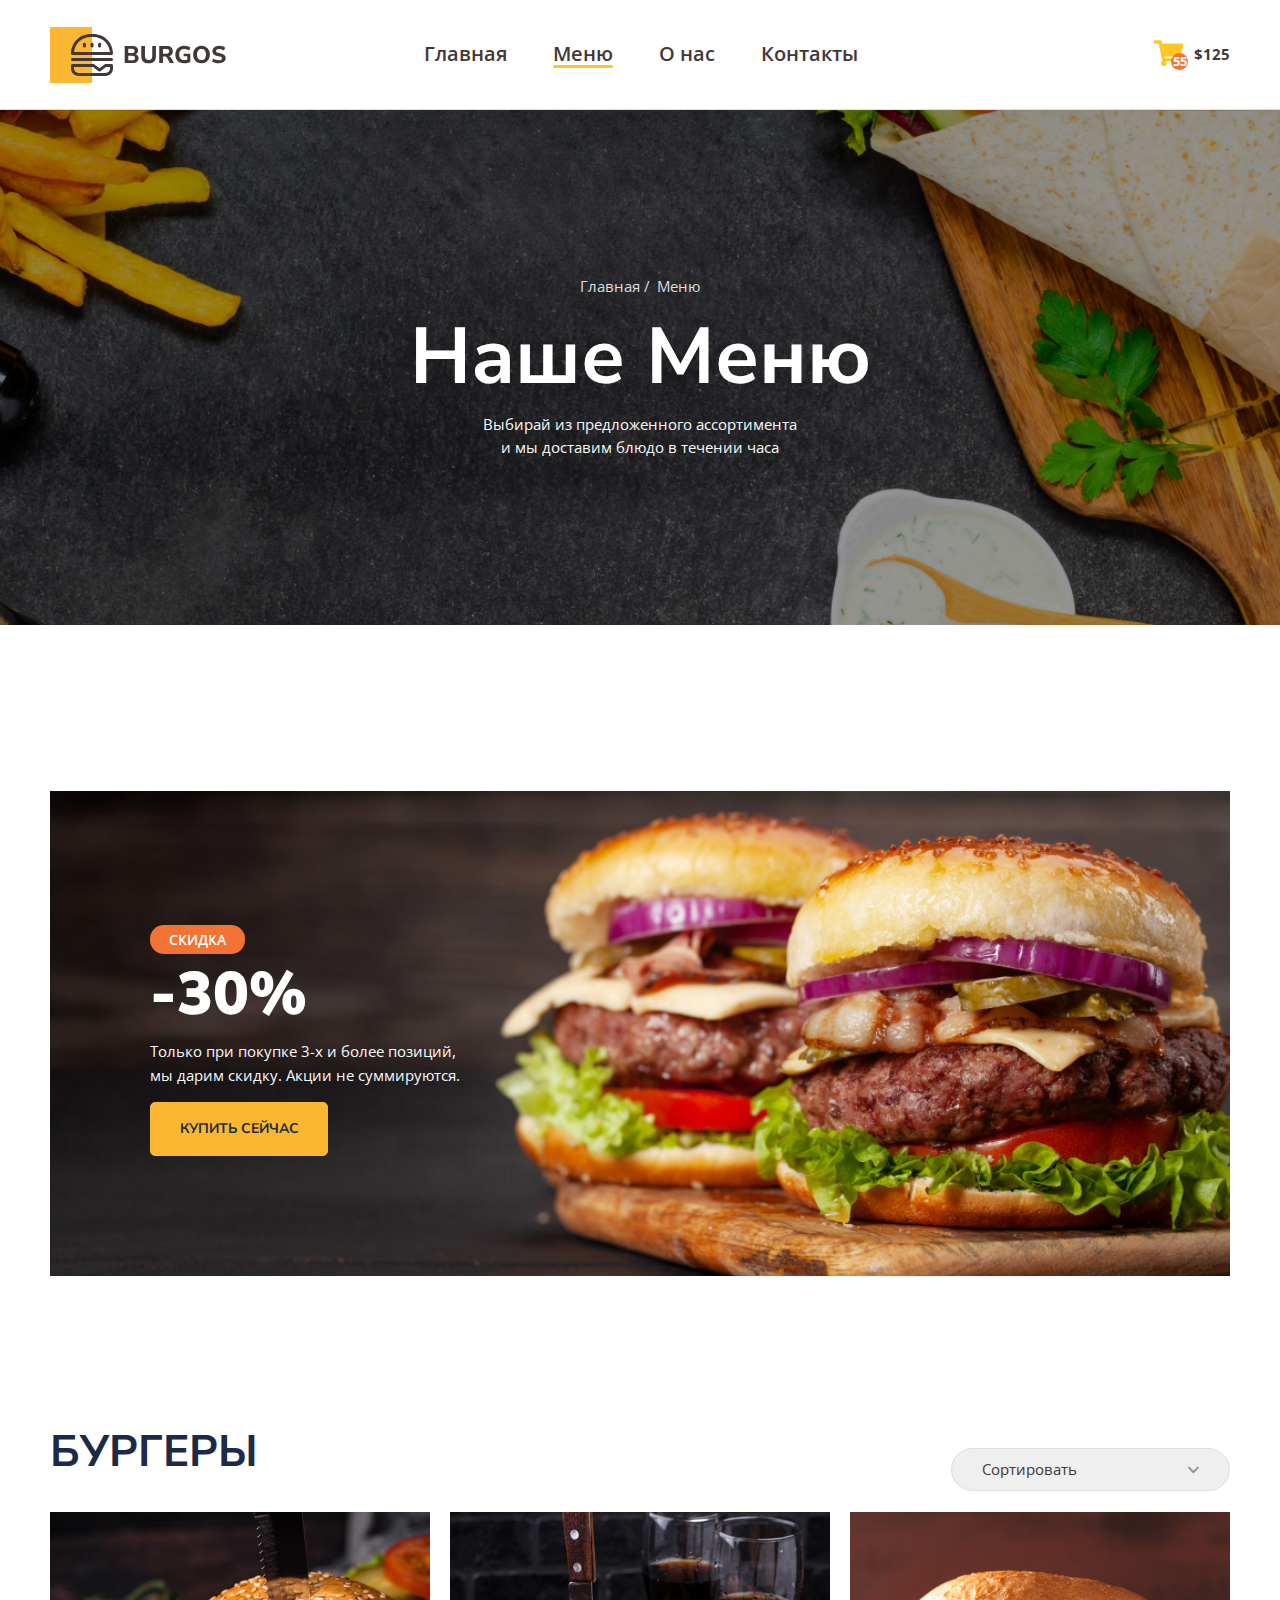
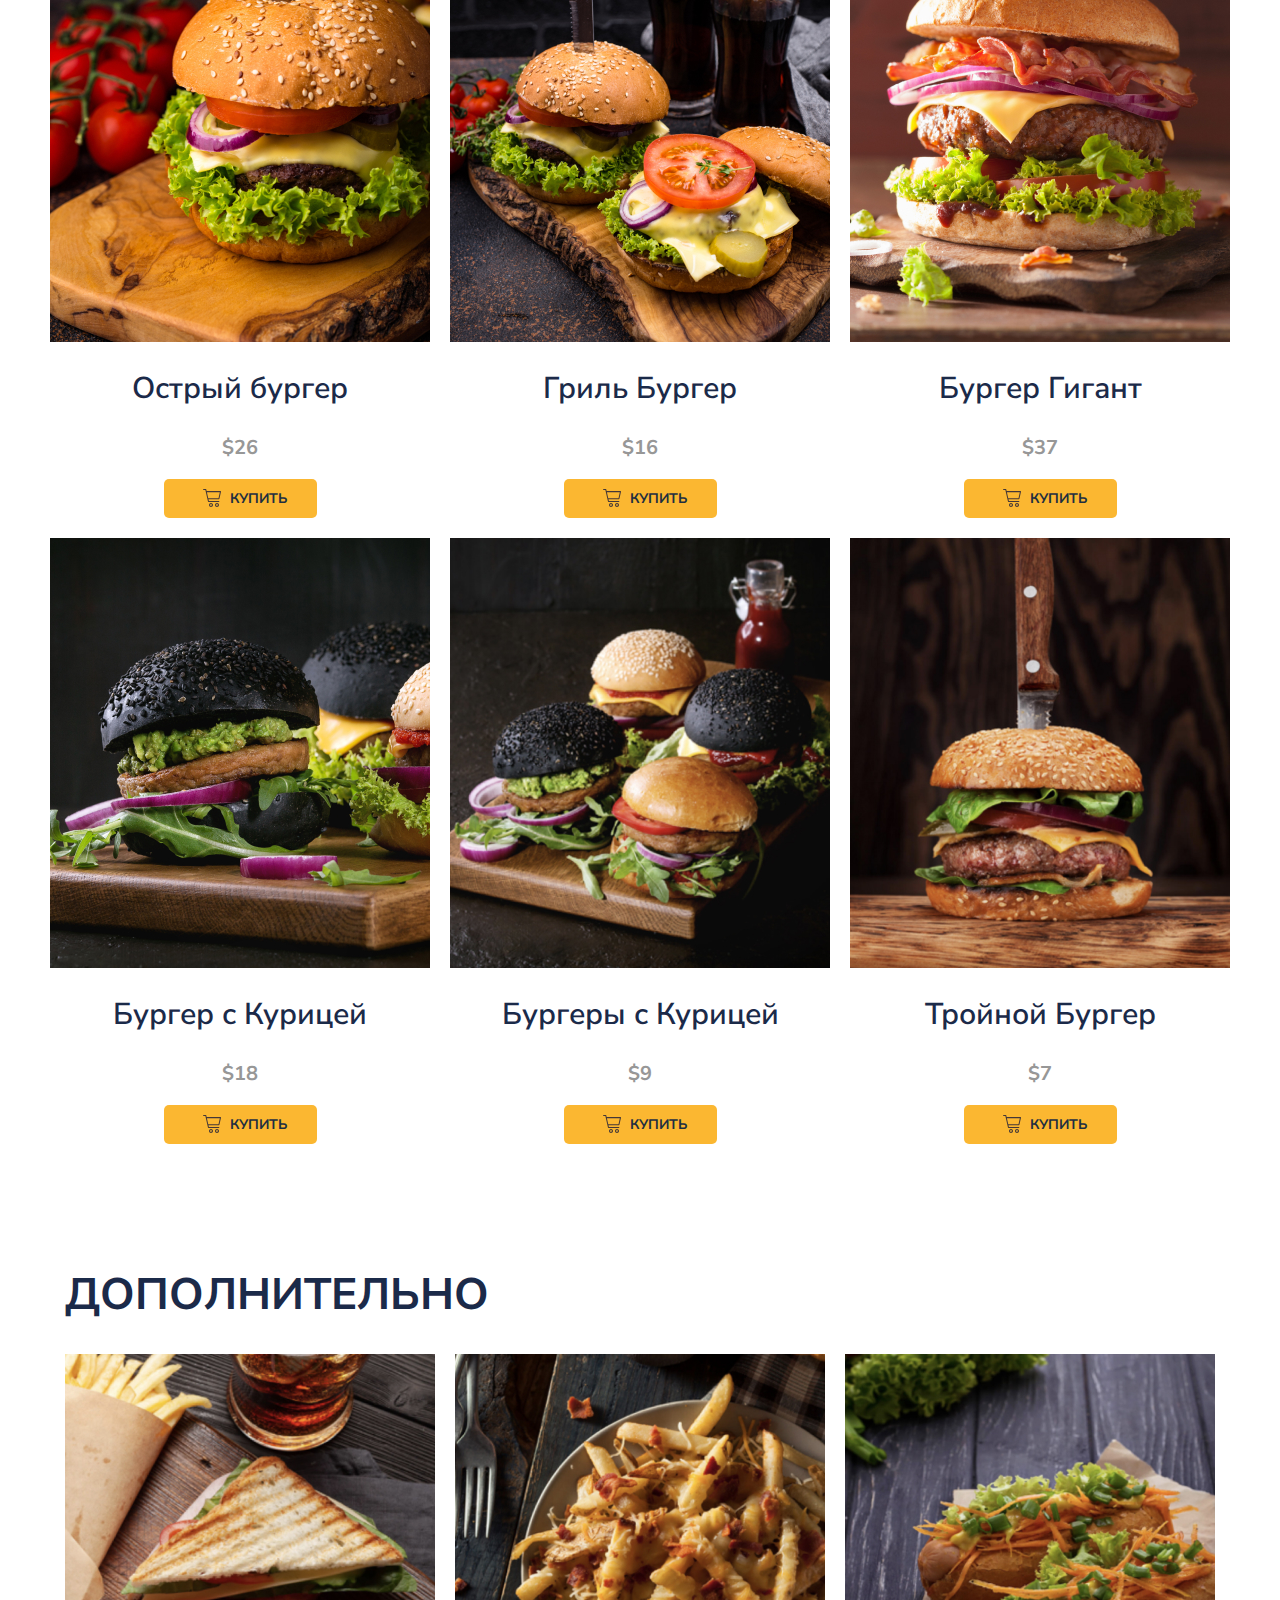
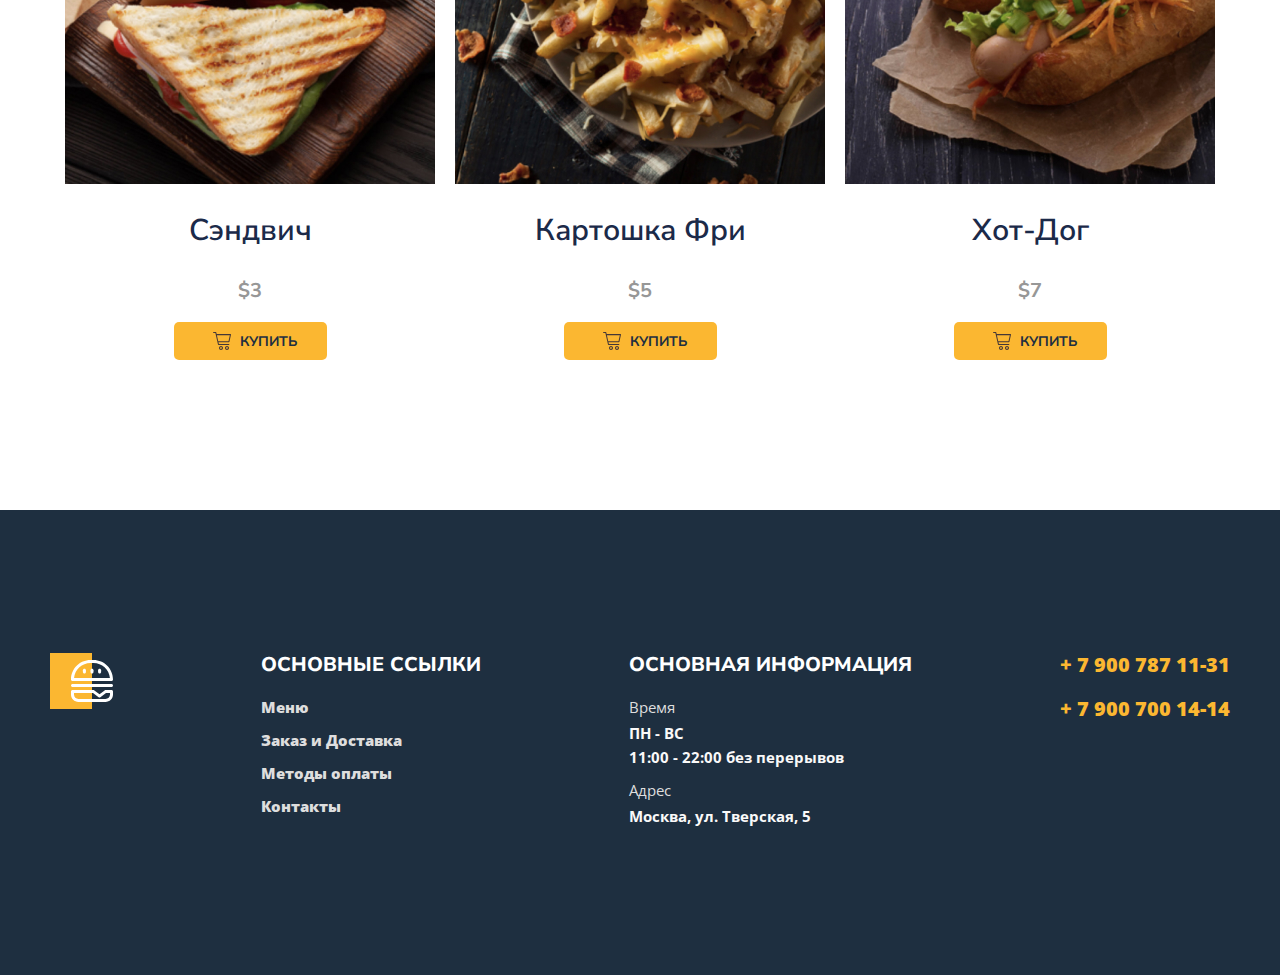
==== menu.html @ 4076c168 "Added a transition to the main page and to the menu" ====
<!DOCTYPE html>
<html lang="ru">

<head>
	<meta charset="UTF-8">
	<meta http-equiv="X-UA-Compatible" content="IE=edge">
	<meta name="viewport" content="width=device-width, initial-scale=1.0">
	<title>Burger</title>
	<link rel="preconnect" href="https://fonts.googleapis.com">
	<link rel="preconnect" href="https://fonts.gstatic.com" crossorigin>
	<link
		href="https://fonts.googleapis.com/css2?family=Nunito+Sans:wght@600;700;800;900&family=Open+Sans:wght@400;600;700&display=swap"
		rel="stylesheet">
	<link rel="stylesheet" href="styles/normalize.css">
	<link rel="stylesheet" href="styles/main.css">
</head>

<body>
	<header>
		<div class="container">
			<div class="header">
				<div class="header-item">
					<a href="index.html" class="header-logo"></a>
					<nav>
						<ul class="header-nav">
							<li><a href="index.html">Главная</a></li>
							<li><a href="#" class="active">Меню</a></li>
							<li><a href="#">О нас</a></li>
							<li><a href="#">Контакты</a></li>
						</ul>
					</nav>
				</div>
				<button type="button" class="button">
					<span class="button-item">
						<img src="img/cart.svg" alt="Корзина">
						<span class="button-count">55</span>
					</span>
					<span class="button-text">$125</span>
				</button>
			</div>
		</div>
	</header>
	<div class="bg">
		<div class="container">
			<ul class="breadcrumbs">
				<li><a href="index.html"> Главная</a></li>
				<li><a href="#"> Меню</a></li>
			</ul>
			<h1 class="title">Наше Меню</h1>
			<p class="description">Выбирай из предложенного ассортимента и мы доставим блюдо в течении часа</p>
		</div>
	</div>
	<main>
		<div class="banner">
			<div class="container">
				<div class="banner-box">
					<h2 class="banner-title">
						<span>скидка</span>
						<br>
						-30%
					</h2>
					<p class="text">Только при покупке 3-х и более позиций, мы дарим скидку. Акции не суммируются.
					</p>
					<a href="#menuBurger" class="banner-link">купить сейчас</a>
				</div>
			</div>
		</div>


		<section class="menu" id="menuBurger">
			<div class="container">
				<div class="menu-header">
					<h2 class="menu-title">
						Бургеры
					</h2>
					<select class="menu-select">
						<option value="">Сортировать</option>
						<option value="up">По возрастанию</option>
						<option value="down">По убыванию</option>
					</select>
				</div>

				<div class="menu-grid">

					<div class="menu-grid-item">
						<div class="menu-grid-cover">
							<img src="./img/menu/01.jpg" alt="Острый бургер">
						</div>
						<p class="menu-grid-title">Острый бургер</p>
						<p class="menu-grid-price">$26</p>
						<button class="menu-grid-btn">
							<span class="menu-grid-icon"> </span>
							<span class="menu-grid-text">купить</span>
						</button>
					</div>

					<div class="menu-grid-item">
						<div class="menu-grid-cover">
							<img src="./img/menu/02.jpg" alt="Гриль Бургер">
						</div>
						<p class="menu-grid-title">Гриль Бургер</p>
						<p class="menu-grid-price">$16</p>
						<button class="menu-grid-btn">
							<span class="menu-grid-icon"></span>
							<span class="menu-grid-text">купить</span>
						</button>
					</div>

					<div class="menu-grid-item">
						<div class="menu-grid-cover">
							<img src="./img/menu/03.jpg" alt="Бургер Гигант">
						</div>
						<p class="menu-grid-title">Бургер Гигант</p>
						<p class="menu-grid-price">$37</p>
						<button class="menu-grid-btn">
							<span class="menu-grid-icon"></span>
							<span class="menu-grid-text">купить</span>
						</button>
					</div>

					<div class="menu-grid-item">
						<div class="menu-grid-cover">
							<img src="./img/menu/04.jpg" alt="Бургер с Курицей">
						</div>
						<p class="menu-grid-title">Бургер с Курицей</p>
						<p class="menu-grid-price">$18</p>
						<button class="menu-grid-btn">
							<span class="menu-grid-icon"> </span>
							<span class="menu-grid-text">купить</span>
						</button>
					</div>

					<div class="menu-grid-item">
						<div class="menu-grid-cover">
							<img src="./img/menu/05.jpg" alt="Бургеры с Курицей">
						</div>
						<p class="menu-grid-title">Бургеры с Курицей</p>
						<p class="menu-grid-price">$9</p>
						<button class="menu-grid-btn">
							<span class="menu-grid-icon"></span>
							<span class="menu-grid-text">купить</span>
						</button>
					</div>

					<div class="menu-grid-item">
						<div class="menu-grid-cover">
							<img src="./img/menu/06.jpg" alt="Тройной Бургер">
						</div>
						<p class="menu-grid-title">Тройной Бургер</p>
						<p class="menu-grid-price">$7</p>
						<button class="menu-grid-btn">
							<span class="menu-grid-icon"></span>
							<span class="menu-grid-text">купить</span>
						</button>
					</div>
				</div>

				<section class="menu">
					<div class="container">
						<div class="menu-header">
							<h2 class="menu-title">
								Дополнительно
							</h2>
						</div>

						<div class="menu-grid">

							<div class="menu-grid-item">
								<div class="menu-grid-cover">
									<img src="./img/menu/07.jpg" alt="Сэндвич">
								</div>
								<p class="menu-grid-title">Сэндвич</p>
								<p class="menu-grid-price">$3</p>
								<button class="menu-grid-btn">
									<span class="menu-grid-icon"> </span>
									<span class="menu-grid-text">купить</span>
								</button>
							</div>

							<div class="menu-grid-item">
								<div class="menu-grid-cover">
									<img src="./img/menu/08.jpg" alt="Картошка Фри">
								</div>
								<p class="menu-grid-title">Картошка Фри</p>
								<p class="menu-grid-price">$5</p>
								<button class="menu-grid-btn">
									<span class="menu-grid-icon"></span>
									<span class="menu-grid-text">купить</span>
								</button>
							</div>

							<div class="menu-grid-item">
								<div class="menu-grid-cover">
									<img src="./img/menu/09.jpg" alt="Хот-Дог">
								</div>
								<p class="menu-grid-title">Хот-Дог</p>
								<p class="menu-grid-price">$7</p>
								<button class="menu-grid-btn">
									<span class="menu-grid-icon"></span>
									<span class="menu-grid-text">купить</span>
								</button>
							</div>
						</div>
				</section>
	</main>

	<footer class="footer">
		<div class="container">
			<div class="footer-box">
				<div class="item">
					<img class="footer-logo" src="./img/footer/logo.svg" alt="Logo">
				</div>
				<div class="footer-item">
					<h2>основные ссылки</h2>
					<ul class="footer-list">
						<li><a href="menu.html">Меню</a></li>
						<li><a href="#">Заказ и Доставка</a></li>
						<li><a href="#">Методы оплаты</a></li>
						<li><a href="#">Контакты</a></li>
					</ul>
				</div>
				<div class="footer-item">
					<h2>основная информация</h2>
					<ul class="footer-list">
						<li>
							<span>Время</span>
							ПН - ВС <br>
							11:00 - 22:00 без перерывов
						</li>
						<li>
							<span>Адрес</span>
							Москва, ул. Тверская, 5
						</li>
					</ul>
				</div>
				<div class="footer-tel">
					<ul class="footer-list footer-list-tel">
						<li><a href="tel:+7900787113">+ 7 900 787 11-31</a></li>
						<li><a href="tel:+79007001414">+ 7 900 700 14-14</a></li>
					</ul>
				</div>
			</div>

		</div>
	</footer>

</body>

</html>
---- styles/main.css ----
body{
	font-family: 'Nunito Sans', sans-serif;
}

.container {
	max-width: 1180px;
	margin: 0 auto;
	padding: 26px 15px 25px 15px;
	
}

header{
	border-bottom: 1px solid #DEDEDE;
}

.header {
	font-family: 'Open Sans', sans-serif;
	display: flex;
	align-items: center;
	justify-content: space-between;
}

.header-item {
	display: flex;
	align-items: center;
	justify-content: space-between;
	flex-basis: 68.5%;
}

.header-logo {
	display: block;
	background-image: url(../img/logo.svg);
	width: 176px;
	height: 56px;
	background-repeat: no-repeat;
	background-size: cover;
}

.header-nav{
	display: flex;
	list-style-type: none;
	padding-left: 0px;
	gap: 46px;
}

.header-nav a{
	font-weight: 600;
	font-size: 20px;
	color: #443737;
	text-decoration: none;
}

.header-nav a::after{
	content: ' ';
	width: 100%;
	height: 3px;
	border-radius: 1.5px;
	background: transparent;
	display: block;
}

.header-nav a:hover{
	color: #FFC725;
}

.header-nav a.active::after{
	background: #FFC725;
}

.button {
	display: flex;
	align-items: center;
	background-color: transparent;
	border: none;
	padding: 0px;
	gap: 10px;
	cursor: pointer;
}
.button-item {
	position: relative;
}
.button-count {
	color: #FFFFFF;
	font-weight: 700;
	font-size: 13px;
	background: #F37335;
	/* padding: 1px 5px; */
	border-radius: 100%;
	position: absolute;
	width: 17px;
	height: 17px;
	text-align: center;
	line-height: 1.3;
	bottom: 0;
	right: -4px;
}
.button-text {
	font-weight: 700;
	font-size: 15px;
	color: #443737;
}

.bg {
	text-align: center;
	color: white;
	background-image: url(../img/bg.png);
	background-size: cover;
	background-position: center center;
	padding: 142px 0px 142px 0px;
	margin-bottom: 140px;

}
.container {
}
.breadcrumbs {
	padding-left: 0;
	margin-top: 0;
	list-style: none;
	display: flex;
	justify-content: center;
	gap: 7px;
}

.breadcrumbs a {
	color: #DEDEDE;
	font-size: 15px;
	font-family: 'Open Sans', sans-serif;
	text-decoration: none;

}

.breadcrumbs a:hover{
	color: #FFC725;
}

.breadcrumbs a::before{
	content: "/";
	position: relative;
	left: -3px;
	pointer-events: none;

}

.breadcrumbs a:hover::before{
	color: #DEDEDE;
}

.breadcrumbs li:first-child a::before {
	display: none;
}

.title {
	font-weight: 700;
	font-size: 79px;
	margin: 10px 0px;
}

.description {
	font-family: 'Open Sans', sans-serif;
	font-size: 15px;
	line-height: 1.5;
	max-width: 320px;
	color: #FAF9F9;
	margin: 0 auto;
}


/*  */

.banner {
	margin-bottom: 100px;
}

.banner-box {
	background-image: url(../img/banner-bg.jpg.jpg);
	background-size: cover;
	background-position: center center;
	padding: 100px 0px 120px 100px;
	max-width: 1180px;
	display: flex;
	flex-direction: column;

}
.banner-title {
	color: #FFFFFF;
	font-weight: 900;
	font-size: 60px;
	font-family: 'Nunito Sans', sans-serif;
	margin: 0px 0px 10px 0px;
	text-transform: uppercase;
}

.banner-title span{
	background-color: #F37335;
	font-weight: 600;
	font-size: 14px;
	border-radius: 14px;
	font-family: 'Open Sans', sans-serif;
	padding: 5px 19px 5px 19px;
	}

.text {
	color: #FAF9F9;
	font-weight: 400;
	font-size: 15px;
	line-height: 24px;
	font-family: 'Open Sans', sans-serif;
	max-width: 329px;
	margin: 0px 0px 15px 0px;
}
.banner-link {
	padding: 18px 3px 18px 3px;
	text-decoration: none;
	text-transform: uppercase;
	color: #1E2F40;
	background-color: #FBB731;
	border-radius: 5px;
	font-family: 'Nunito Sans', sans-serif;
	font-weight: 700;
	font-size: 14px;
	max-width: 170px;
	text-align: center;
	border: 1px solid #FBB731;
}

.banner-link:hover{
	background-color: transparent;
	color: #FBB731;
	transition: 0.3s;
}

/*  */
.menu-header {
	display: flex;
	align-items: center;
	justify-content: space-between;
}
.menu-title {
	color: #1B2A49;
	text-transform: uppercase;
	font-weight: 700;
	font-size: 44px;
	margin: 0;
	margin-bottom: 34px;
}
.menu-select {
	padding: 12px 30px;
	border: 1px solid #DEDEDE;
	border-radius: 22px;
	color: #443737;
	font-weight: 400;
	font-size: 15px;
	font-family: 'Open Sans', sans-serif;
	appearance: none;
	flex-basis: 279px;
	background-image: url(../img/arrow.svg);
	background-size: 12.79px 7.75px;
	background-repeat: no-repeat;
	background-position: 89% center;
}

/*  */

.menu-grid {
	display: grid;
	grid-template-columns: repeat(3,1fr);
	gap: 20px;
	margin-bottom: 100px;
}
.menu-grid-item {
}
.menu-grid-cover {
	width: 100%;
	height: 430px;
	position: relative;
	overflow: hidden;
}

.menu-grid-cover img{
	position: absolute;
	left: 50%;
	top: 50%;
	transform: translate(-50%, -50%);
	object-fit: cover;
	width: 100%;
	height: 430px;
}

.menu-grid-title {
	color: #1B2A49;
	font-weight: 600;
	font-size: 30px;
	text-align: center;
}
.menu-grid-price {
	color: #979797;
	font-weight: 700;
	font-size: 20px;
	text-align: center
}
.menu-grid-btn {
	background-color: #FBB731;
	border: none;
	border-radius: 5px;
	padding: 10px 30px 10px 30px;
	margin: 0 auto;
	display: block;
}
.menu-grid-icon {
	background-image: url(../img/menu/cart.svg);
	background-repeat: no-repeat;
	background-size: 18px 18px;
	background-position: center center;
	padding: 18px;

}
.menu-grid-text {
	color: #1E2F40;
	font-weight: 700;
	font-size: 14px;
	text-align: center;
	text-transform: uppercase;
}


.footer {
	background: #1E2F40;
	color: #fff;
	padding-top: 117px;
	padding-bottom: 106px;
}


.footer-box {
	display: flex;
	justify-content: space-between;
}

.footer-logo {
	width: 63px;
	height: 56px;
}
.footer-item {
	flex: 0 0 auto;
}
.footer-item h2 {
	font-size: 20px;
	font-weight: 800;
	text-transform: uppercase;
	margin-bottom: 19px;
	margin-top: 0;
}
.footer-list li {
	margin-bottom: 9px;
	font-family: 'Open Sans', sans-serif;
	font-size: 15px;
	color: #FAF9F9;
	font-weight: 700;
	line-height: 24px;
}
.footer-list a {
	color: #DEDEDE;
	text-decoration: none;
	font-weight: 800;
}

.footer-list a:hover{
	color: #FBB731;
	transition: 00.3s;
}



.footer-list span {
	color: #DEDEDE;
	display: block;
	font-weight: 400;
	margin-bottom: 2px;
}

.footer-list-tel{
	margin-top: 0;
}


.footer-list-tel li {
	margin-bottom: 19px;
}

.footer-list-tel a{
	font-size: 20px;
	color: #FBB731;
	font-size: 900;
}

.footer-list-tel a:hover{
	color: white;
}

.footer-list {
	padding-left: 0px;
	list-style-type: none;
}

/* stile index */

.main {
	background: linear-gradient(180deg, #0C4C7B -100%, #1E2F40 100%);
}
.wrapper {
	max-width: 1180px;
	margin: 0 auto;
	display: flex;
	justify-content: space-between;
}
.content {
	color: #FAF9F9;
	flex: 0 0 580px;
	padding-top: 170px;
	padding-bottom: 170px;
}
.content-title {
	font-size: 120px;
	font-weight: 800;
	text-transform: uppercase;
	line-height: 120px;
	margin-bottom: 40px;
	margin-top: 0;
	margin-bottom: 0;
}
.content-title span {
	color: #FBB731;
	font-size: 30px;
	font-weight: 700;
	line-height: 38px;
	display: block;
	margin-bottom: 10px;
}
.content-text {
	font-family: 'Open Sans', sans-serif;
	font-size: 19px;
	line-height: 1.4;
	margin-bottom: 42px;
}
.content-link,
.promo a {
	color: #1E2F40;
	background-color: #FBB731;
	border-radius: 5px;
	text-decoration: none;
	padding: 20px 45px;
	display: inline-block;
	text-transform: uppercase;
	font-size: 14px;
	font-weight: 700;
}
.visual {
	flex-grow: 1;
	display: flex;
	justify-content: flex-end;
	position: relative;
}
.visual-bg {
	width: 432px;
	height: 100%;
	background: linear-gradient(2.42deg, #F37335 -19.6%, #FBB731 100.79%, #FDC830 100.79%);
}
.main img {
	width: 829px;
	position: absolute;
	right: -168px;
}
.promo {
	padding-top: 186px;
	padding-bottom: 140px;
}
.promo-left,
.promo-right {
	flex: 0 0 49%;
	color: #fff;
	box-sizing: border-box;
	background-repeat: no-repeat;
	background-size: cover;
	background-position: center;
}
.promo-left {
	background-image: url(../img/promo-left.png);
	padding: 116px 50px;
}
.promo-right {
	background-image: url(../img/promo-right.png);
	padding: 102px 50px;
}
.sale {
	font-size: 14px;
	font-weight: 900;
	background: #F37335;
	padding: 5px 19px;
	border-radius: 14px;
	display: inline-block;
	text-transform: uppercase;
	margin-bottom: 3px;
	margin-top: 0;
}
.cost {
	font-size: 60px;
	font-weight: 900;
	margin-bottom: 8px;
	margin-top: 0;
}
.promo-description {
	font-family: 'Open Sans', sans-serif;
	color: #FAF9F9;
	font-size: 15px;
	line-height: 24px;
	margin-bottom: 50px;
}
.promo-left .promo-description {
.promo-left .description {
	max-width: 392px;
}
.promo-right .promo-description {
	max-width: 300px;
	margin-bottom: 20px;
}
.free {
	font-size: 44px;
	font-weight: 700;
	margin-bottom: 10px;
	margin-top: 0;
}
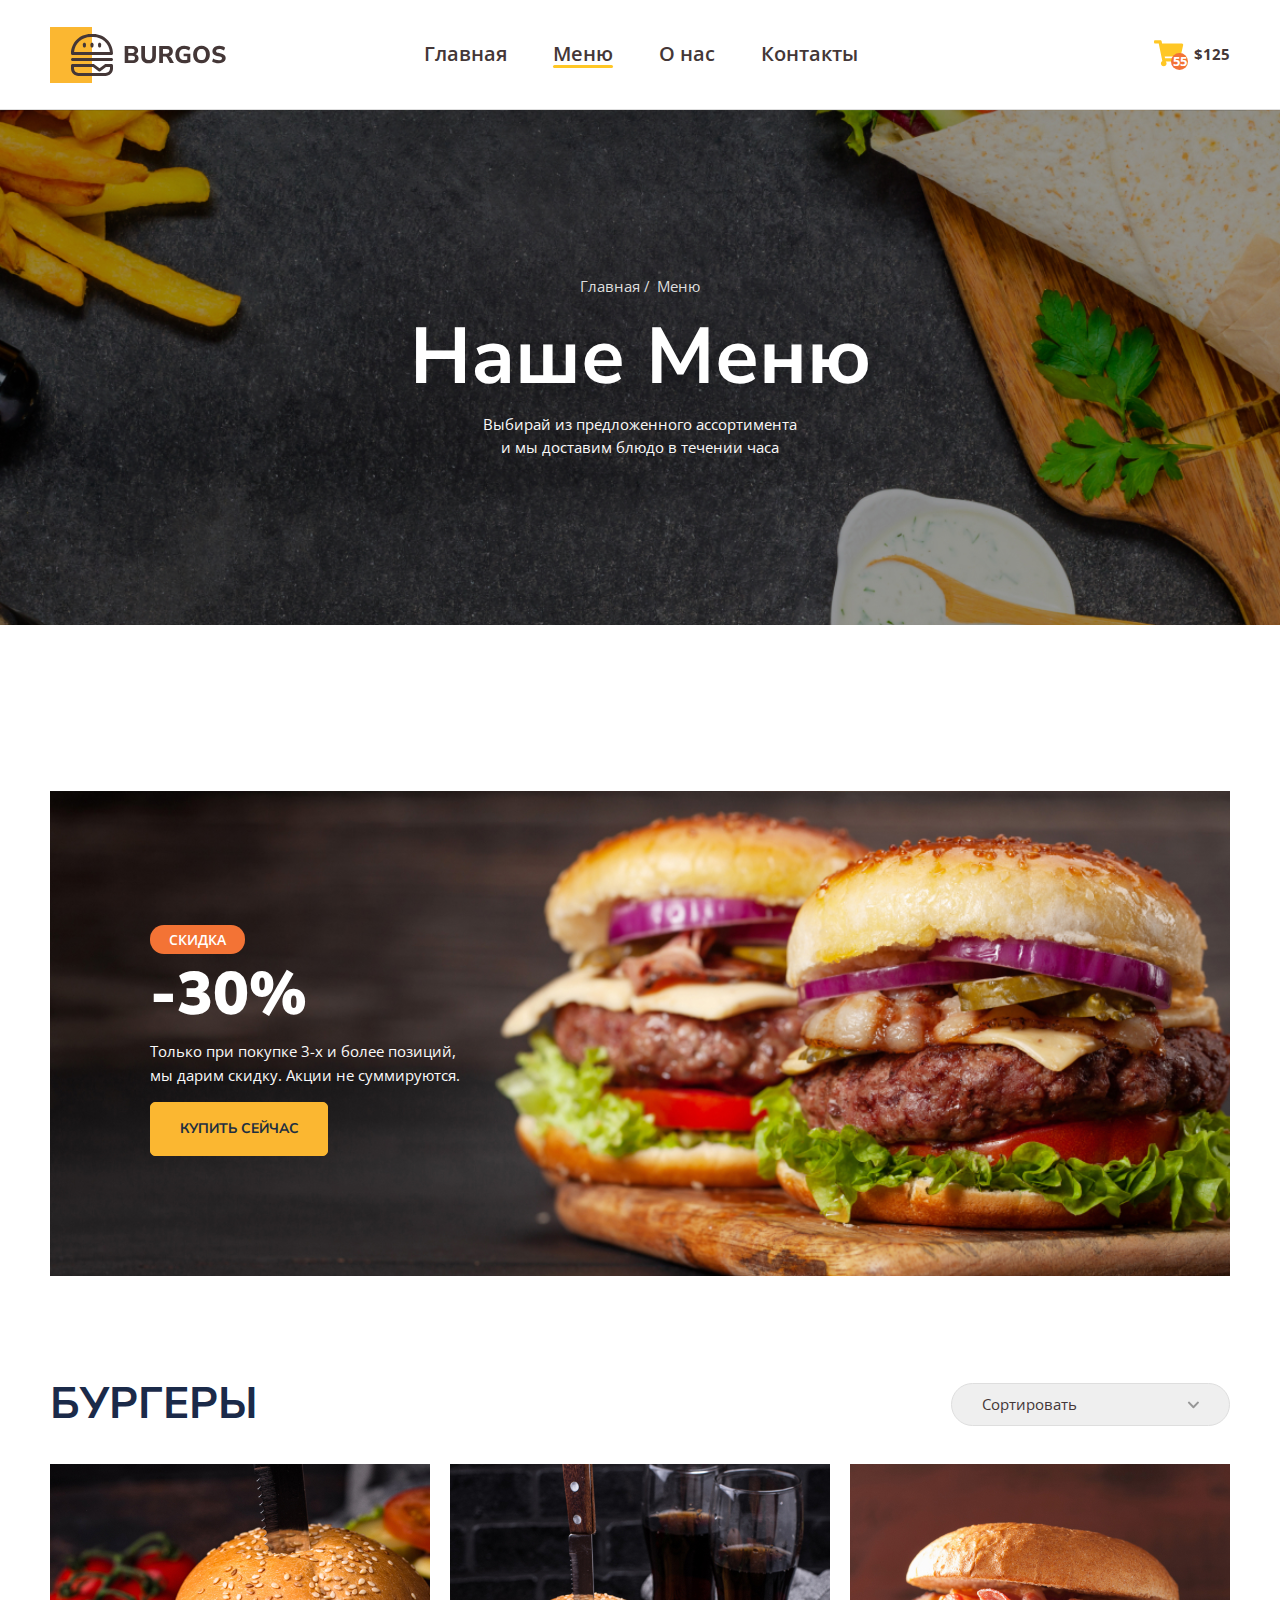
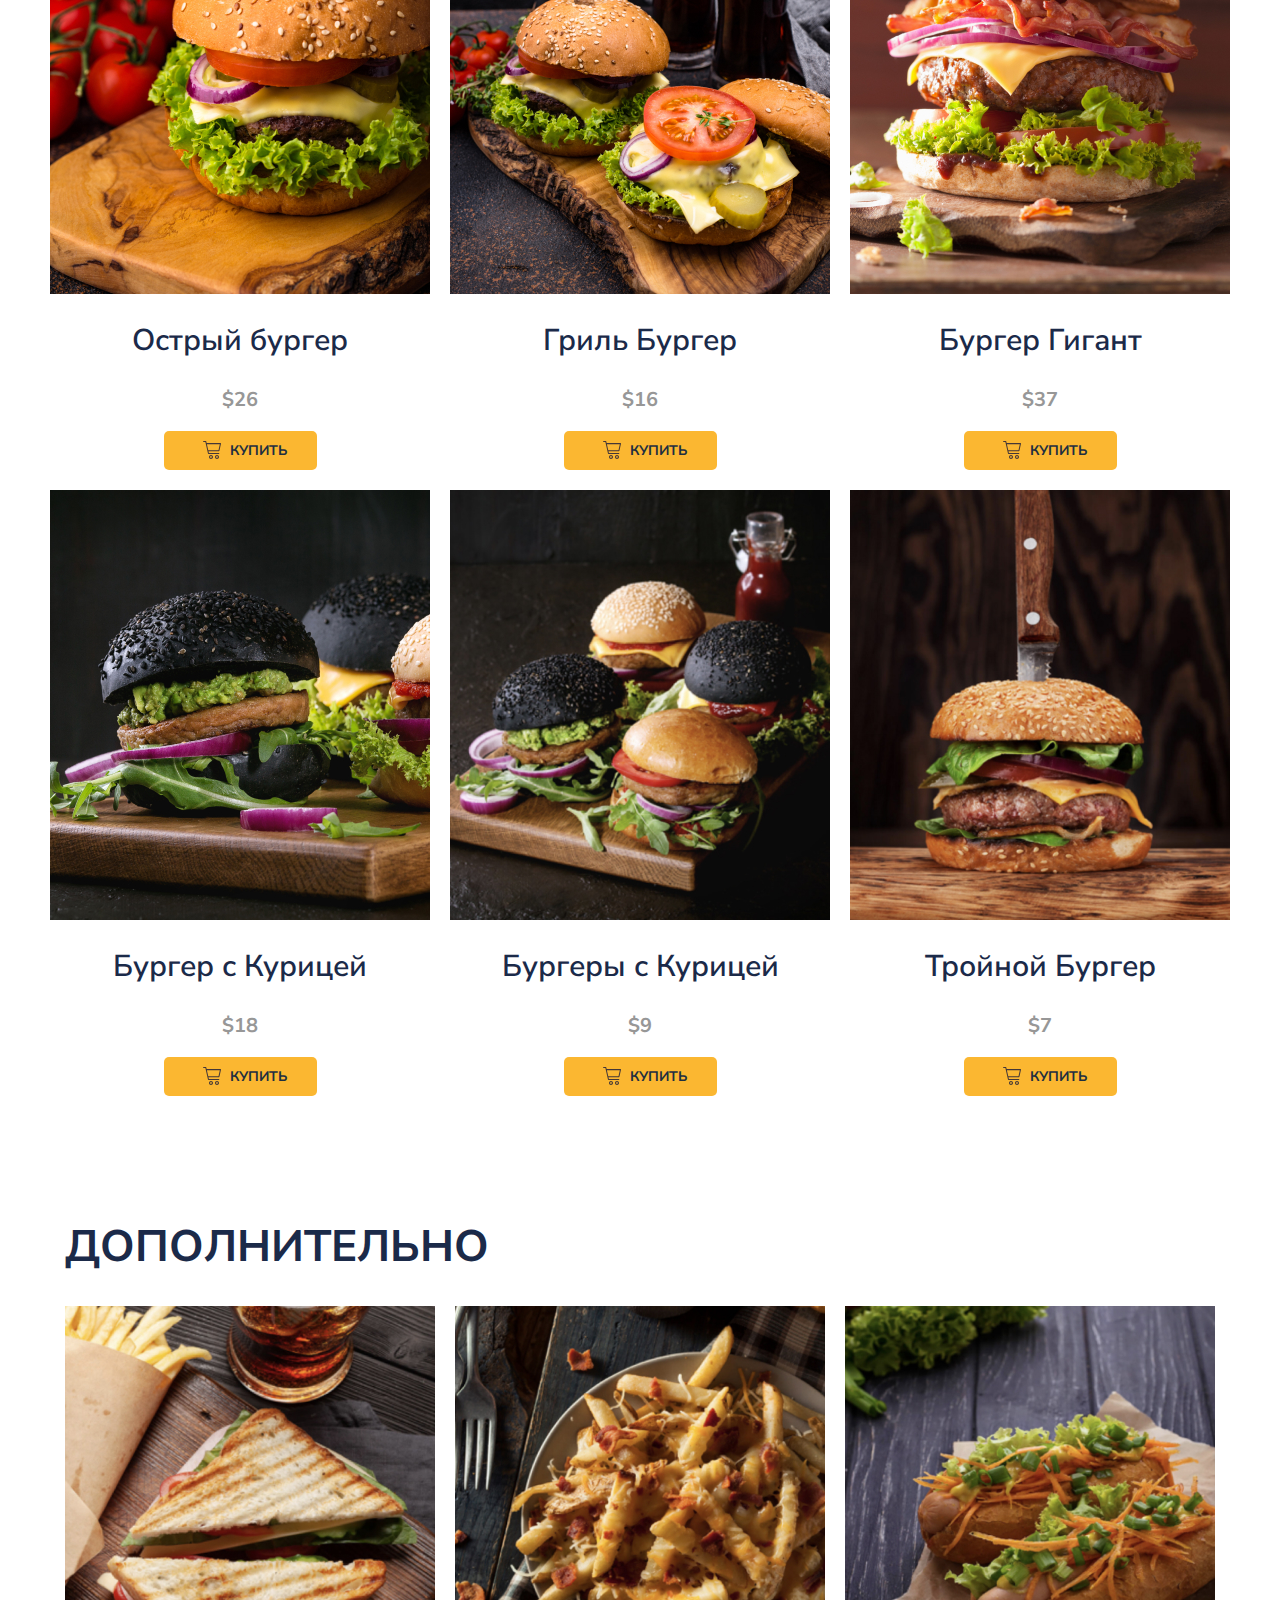
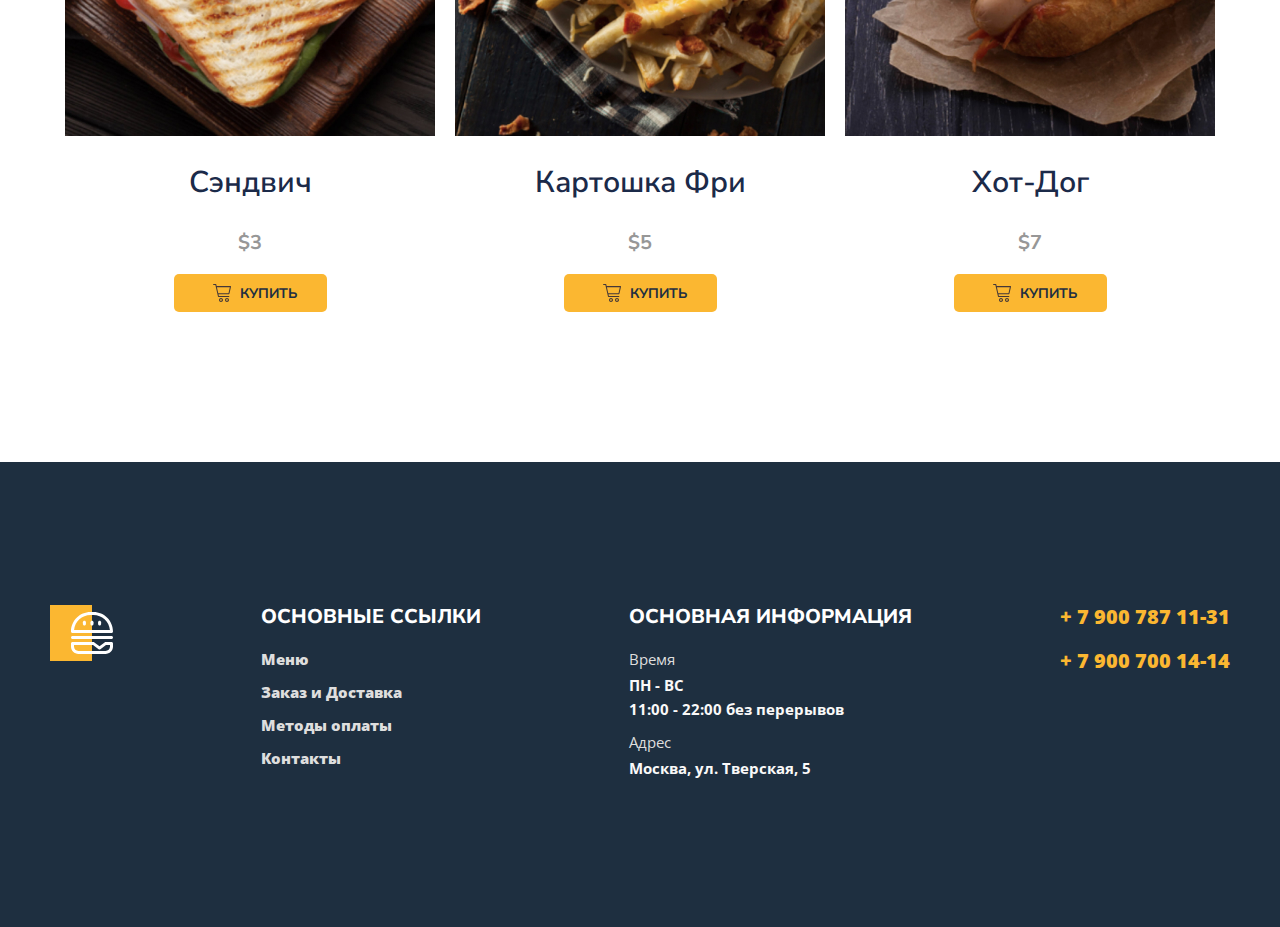
==== commit 3b84c770: "added a jump button to the top" ====
--- a/menu.html
+++ b/menu.html
@@ -16,7 +16,7 @@
 </head>
 
 <body>
-	<header>
+	<header id="headerTop">
 		<div class="container">
 			<div class="header">
 				<div class="header-item">
@@ -244,6 +244,53 @@
 		</div>
 	</footer>
 
+	<a href="#headerTop" class="button-up hidden" id="btnUp">наверх</a>
+
+	<script>
+		//Smooth Scroll
+		const links = document.querySelectorAll(".banner-link");
+
+		for (const link of links) {
+			link.addEventListener("click", clickHandler);
+		}
+
+		function clickHandler(e) {
+			e.preventDefault();
+			const href = this.getAttribute("href");
+
+			document.querySelector(href).scrollIntoView({
+				behavior: "smooth"
+			});
+		}
+
+
+		//Button Up
+		window.onscroll = function () { scrollFunction() };
+
+		const upbuttons = document.querySelectorAll(".button-up");
+
+		for (const upbutton of upbuttons) {
+			upbutton.addEventListener("click", clickHandler);
+		}
+
+		function clickHandler(e) {
+			e.preventDefault();
+			const href = this.getAttribute("href");
+
+			document.querySelector(href).scrollIntoView({
+				behavior: "smooth"
+			});
+		}
+
+		function scrollFunction() {
+			if (document.body.scrollTop > 1000 || document.documentElement.scrollTop > 1000) {
+				document.getElementById('btnUp').className = 'button-up visible';
+			} else {
+				document.getElementById('btnUp').className = 'button-up hidden';
+			}
+		}
+
+	</script>
 </body>
 
 </html>--- a/styles/main.css
+++ b/styles/main.css
@@ -168,7 +168,7 @@
 /*  */
 
 .banner {
-	margin-bottom: 100px;
+	/* margin-bottom: 100px; */
 }
 
 .banner-box {
@@ -179,6 +179,7 @@
 	max-width: 1180px;
 	display: flex;
 	flex-direction: column;
+	margin-bottom: 52px;
 
 }
 .banner-title {
@@ -221,12 +222,17 @@
 	max-width: 170px;
 	text-align: center;
 	border: 1px solid #FBB731;
+	transition: 0.3s;
 }
 
 .banner-link:hover{
 	background-color: transparent;
 	color: #FBB731;
-	transition: 0.3s;
+	
+}
+
+.menu{
+	/* padding-top: 20px; */
 }
 
 /*  */
@@ -234,6 +240,7 @@
 	display: flex;
 	align-items: center;
 	justify-content: space-between;
+	margin-bottom: 34px;
 }
 .menu-title {
 	color: #1B2A49;
@@ -241,7 +248,6 @@
 	font-weight: 700;
 	font-size: 44px;
 	margin: 0;
-	margin-bottom: 34px;
 }
 .menu-select {
 	padding: 12px 30px;
@@ -305,7 +311,9 @@
 	padding: 10px 30px 10px 30px;
 	margin: 0 auto;
 	display: block;
-}
+	cursor: pointer;
+}
+
 .menu-grid-icon {
 	background-image: url(../img/menu/cart.svg);
 	background-repeat: no-repeat;
@@ -362,11 +370,12 @@
 	color: #DEDEDE;
 	text-decoration: none;
 	font-weight: 800;
+	transition: 0.3s;
 }
 
 .footer-list a:hover{
 	color: #FBB731;
-	transition: 00.3s;
+	
 }
 
 
@@ -400,6 +409,35 @@
 .footer-list {
 	padding-left: 0px;
 	list-style-type: none;
+}
+
+.button-up {
+	background-color:#FBB731;
+	font-weight: 700;
+	font-size: 14px;
+	text-transform: uppercase;
+	color: #1E2F40;
+	text-decoration: none;
+	padding: 5px 20px;
+	position: fixed;
+	bottom: 20px;
+	right: 20px;
+	border-radius: 5px;
+	transition: 1s;
+}
+}
+
+.button-up:hover{
+	background-color: #F37335;
+	transition: 0.3s;
+}
+
+.button-up.hidden{
+	opacity: 0;
+}
+
+.button-up.visible{
+	opacity: 1;
 }
 
 /* stile index */
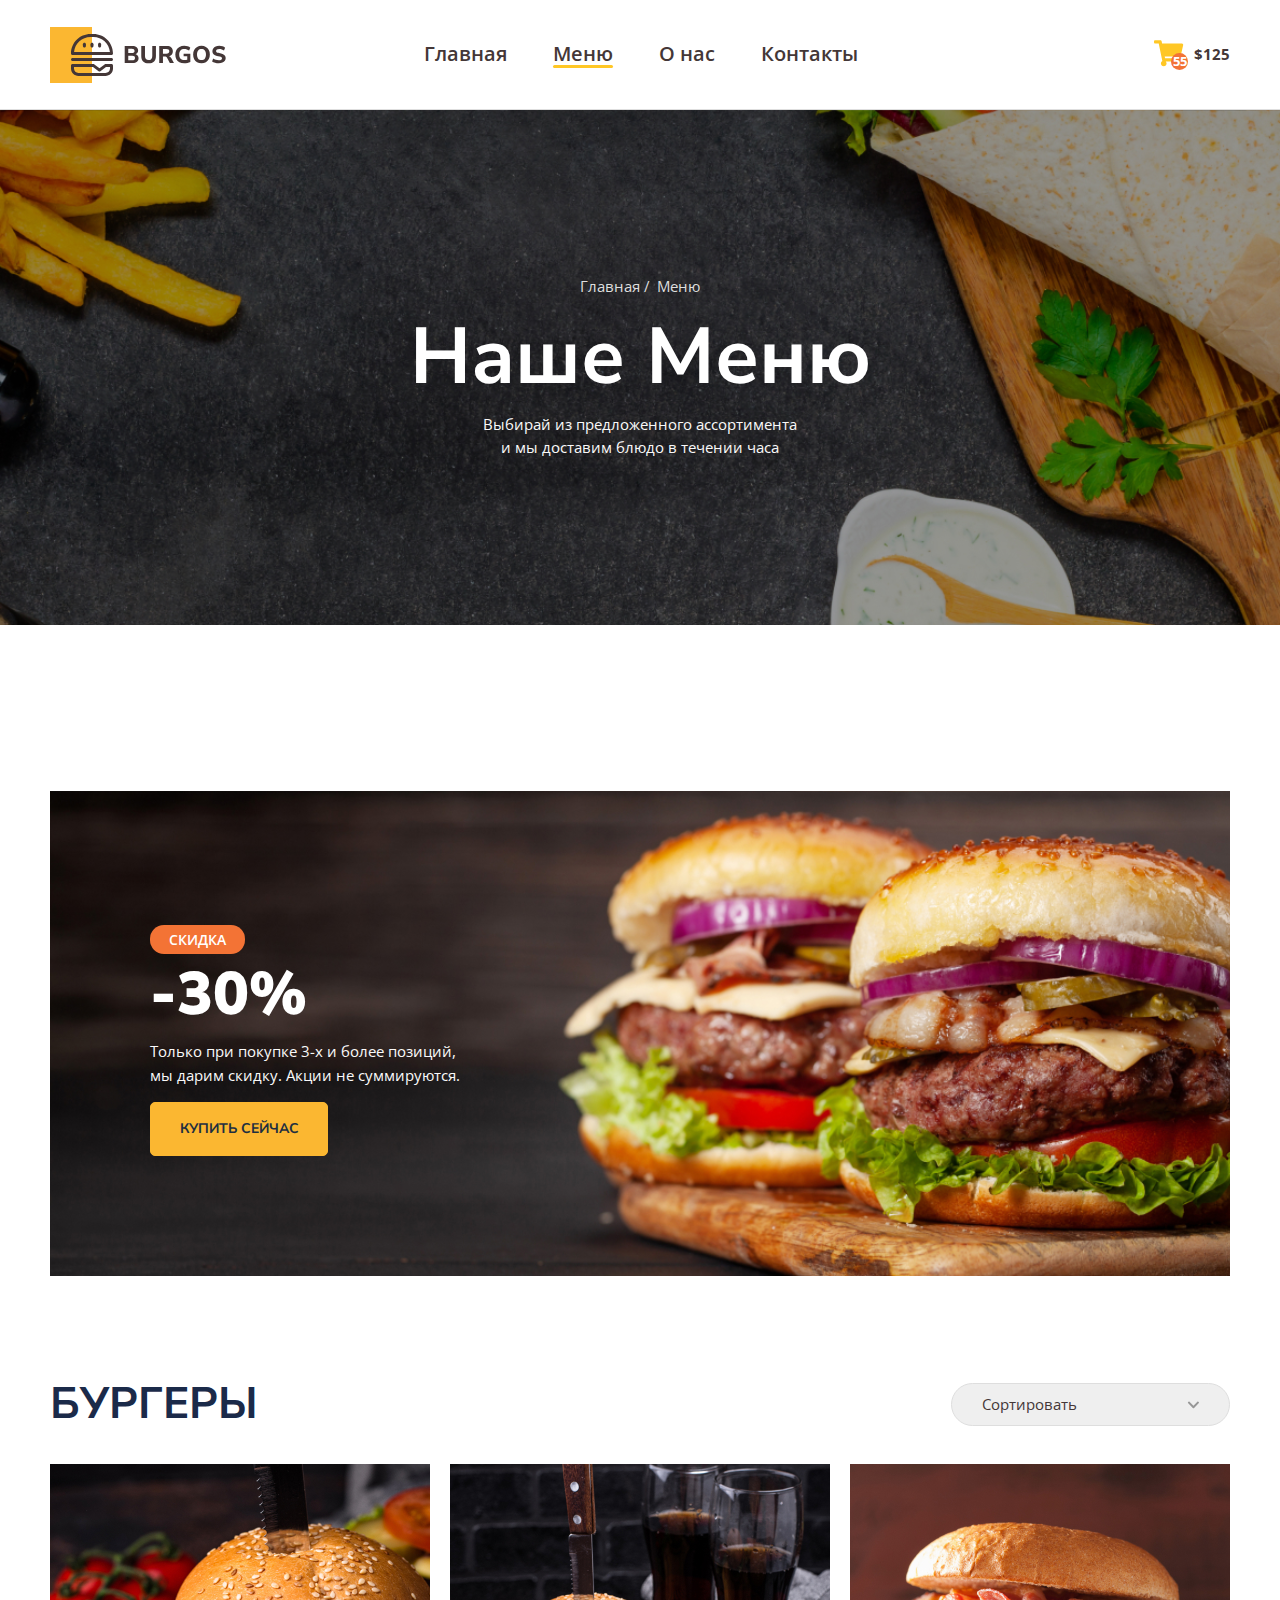
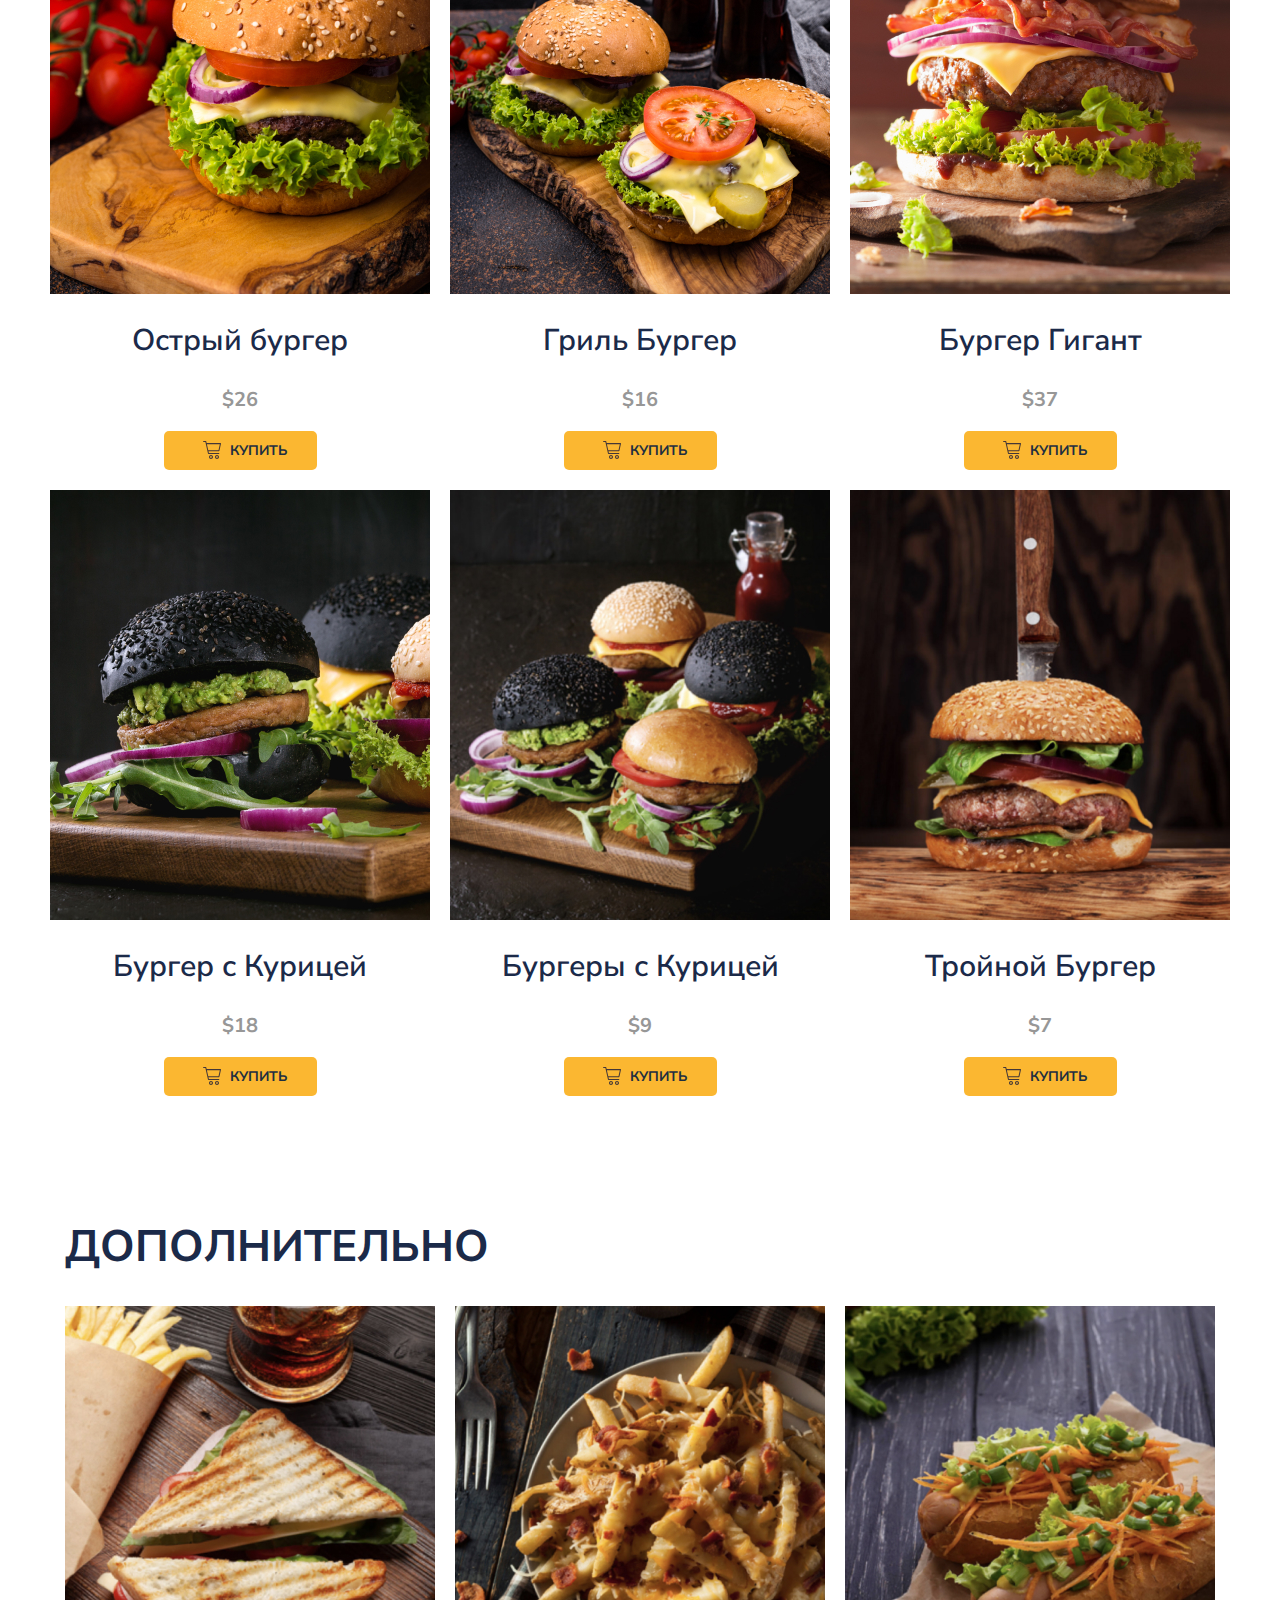
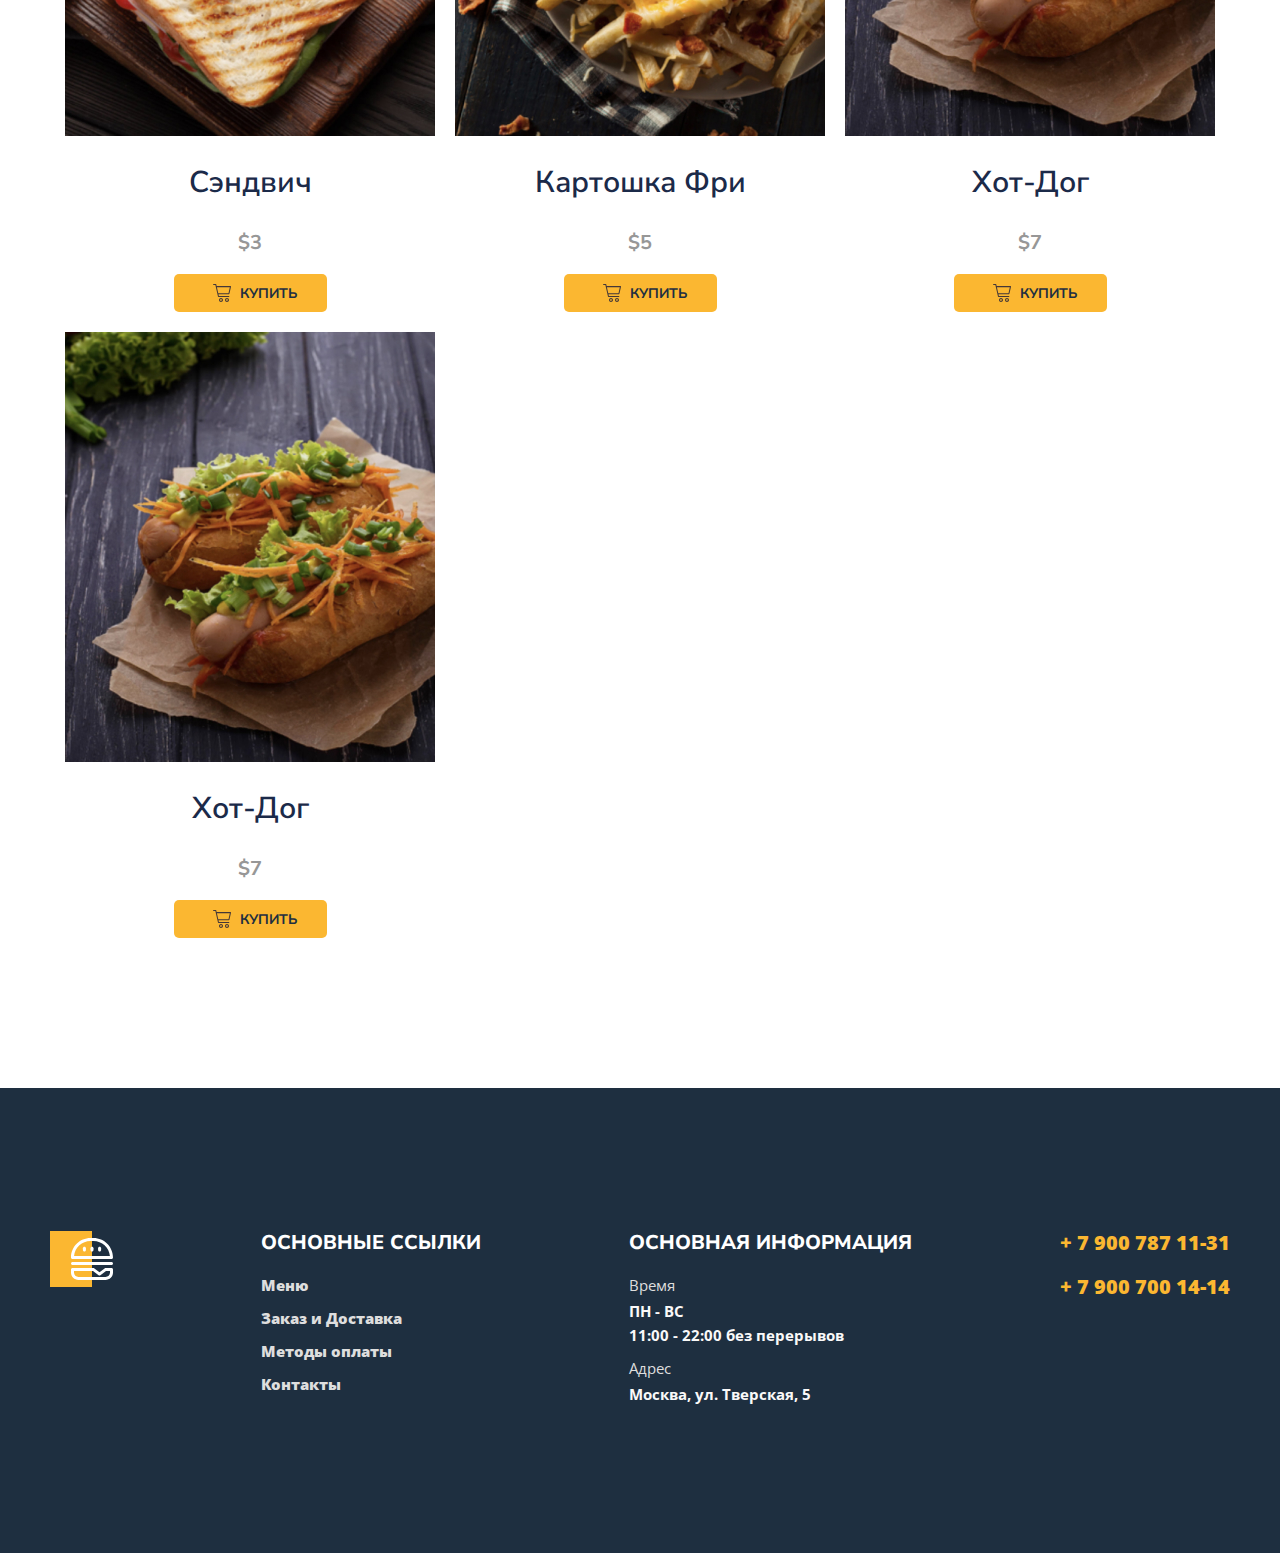
==== commit b28a0d1c: "Added adaptive for tablet" ====
--- a/menu.html
+++ b/menu.html
@@ -155,7 +155,7 @@
 					</div>
 				</div>
 
-				<section class="menu">
+				<section class="menu menu-other">
 					<div class="container">
 						<div class="menu-header">
 							<h2 class="menu-title">
@@ -163,7 +163,7 @@
 							</h2>
 						</div>
 
-						<div class="menu-grid">
+						<div class="menu-grid ">
 
 							<div class="menu-grid-item">
 								<div class="menu-grid-cover">
@@ -200,8 +200,21 @@
 									<span class="menu-grid-text">купить</span>
 								</button>
 							</div>
+							<div class="menu-grid-item">
+								<div class="menu-grid-cover">
+									<img src="./img/menu/09.jpg" alt="Хот-Дог">
+								</div>
+								<p class="menu-grid-title">Хот-Дог</p>
+								<p class="menu-grid-price">$7</p>
+								<button class="menu-grid-btn">
+									<span class="menu-grid-icon"></span>
+									<span class="menu-grid-text">купить</span>
+								</button>
+							</div>
 						</div>
 				</section>
+		</section>
+
 	</main>
 
 	<footer class="footer">
@@ -217,6 +230,10 @@
 						<li><a href="#">Заказ и Доставка</a></li>
 						<li><a href="#">Методы оплаты</a></li>
 						<li><a href="#">Контакты</a></li>
+					</ul>
+					<ul class="footer-list footer-list-tel">
+						<li><a href="tel:+7900787113">+ 7 900 787 11-31</a></li>
+						<li><a href="tel:+79007001414">+ 7 900 700 14-14</a></li>
 					</ul>
 				</div>
 				<div class="footer-item">
--- a/styles/main.css
+++ b/styles/main.css
@@ -174,7 +174,7 @@
 .banner-box {
 	background-image: url(../img/banner-bg.jpg.jpg);
 	background-size: cover;
-	background-position: center center;
+	background-position: 0 center;
 	padding: 100px 0px 120px 100px;
 	max-width: 1180px;
 	display: flex;
@@ -425,7 +425,6 @@
 	border-radius: 5px;
 	transition: 1s;
 }
-}
 
 .button-up:hover{
 	background-color: #F37335;
@@ -553,10 +552,11 @@
 	line-height: 24px;
 	margin-bottom: 50px;
 }
-.promo-left .promo-description {
+.promo-left .promo-description 
 .promo-left .description {
 	max-width: 392px;
 }
+
 .promo-right .promo-description {
 	max-width: 300px;
 	margin-bottom: 20px;
@@ -566,4 +566,75 @@
 	font-weight: 700;
 	margin-bottom: 10px;
 	margin-top: 0;
+}
+
+
+/* Responsive */
+
+@media (min-width: 1001px) {
+	.footer-list + .footer-list-tel{
+		display: none;
+	}
+}
+
+@media (max-width: 1000px) {
+	.container{
+		max-width: 738px;
+	}
+	.header-logo{
+		width: 150px;
+		height: 48px;
+		background-size: contain;
+	}
+
+	.header-nav{
+		gap: 22px;
+	}
+
+	.header-item {
+		flex-basis: 75.5%;
+	}
+
+	.bg {
+		margin-bottom: 72px;
+	}
+	
+	.banner-box{
+		background-position: -80 center;
+		padding: 100px 0px 120px 40px;
+	}
+
+	.menu-grid{
+		grid-template-columns: repeat(2,1fr);
+		gap: 15px;
+	}
+
+	.menu-other{
+		overflow: hidden;
+		height: 606px;
+	}
+
+	.menu-other .menu-grid{
+		display: flex;
+		width: auto;
+		overflow-x: scroll;
+		overflow-y: hidden;
+		padding-bottom: 50px;
+	}
+
+	.menu-other .menu-grid-item{
+		flex: 0 0 281px;
+	}
+
+	.menu-other .menu-grid-cover,
+	.menu-other .menu-grid-cover img {
+		height: 320px;
+	}
+
+	.footer-tel{
+		display: none;
+	}
+	.footer-list + .footer-list-tel{
+		display: block;
+	}
 }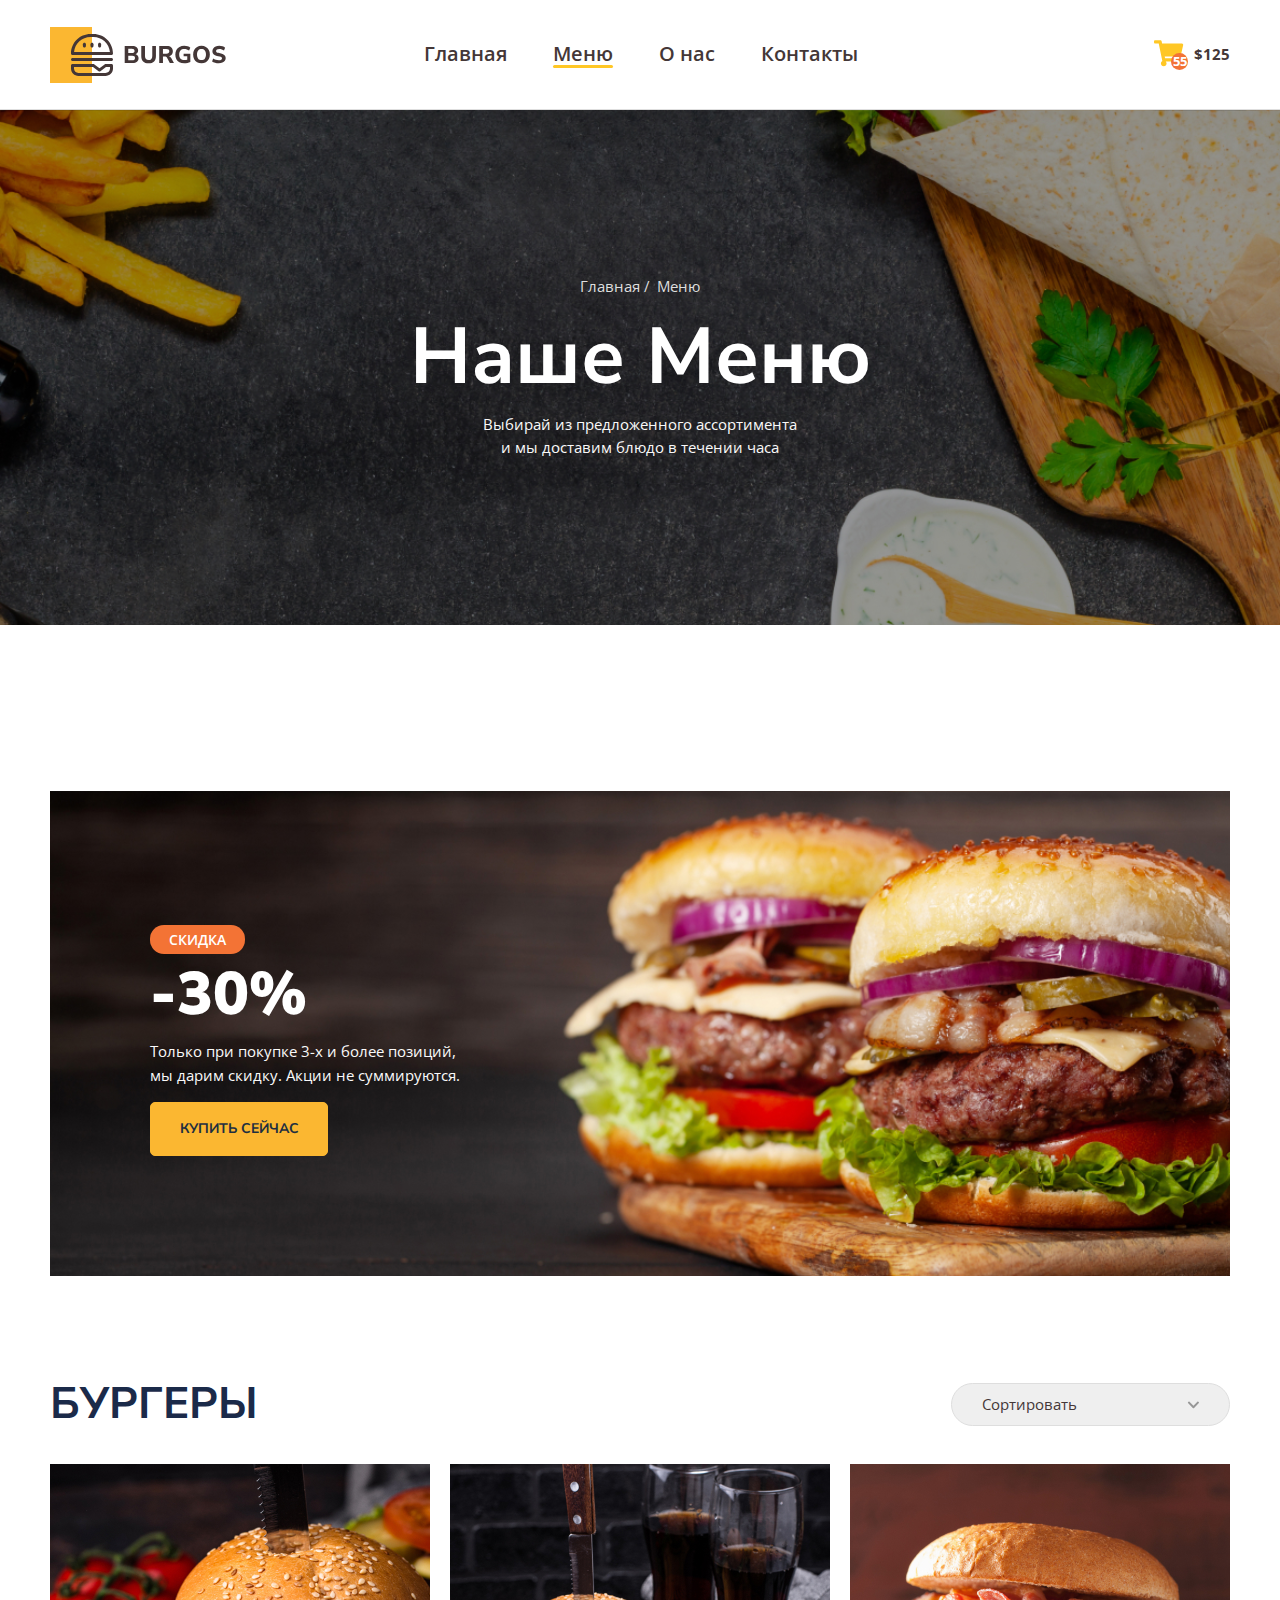
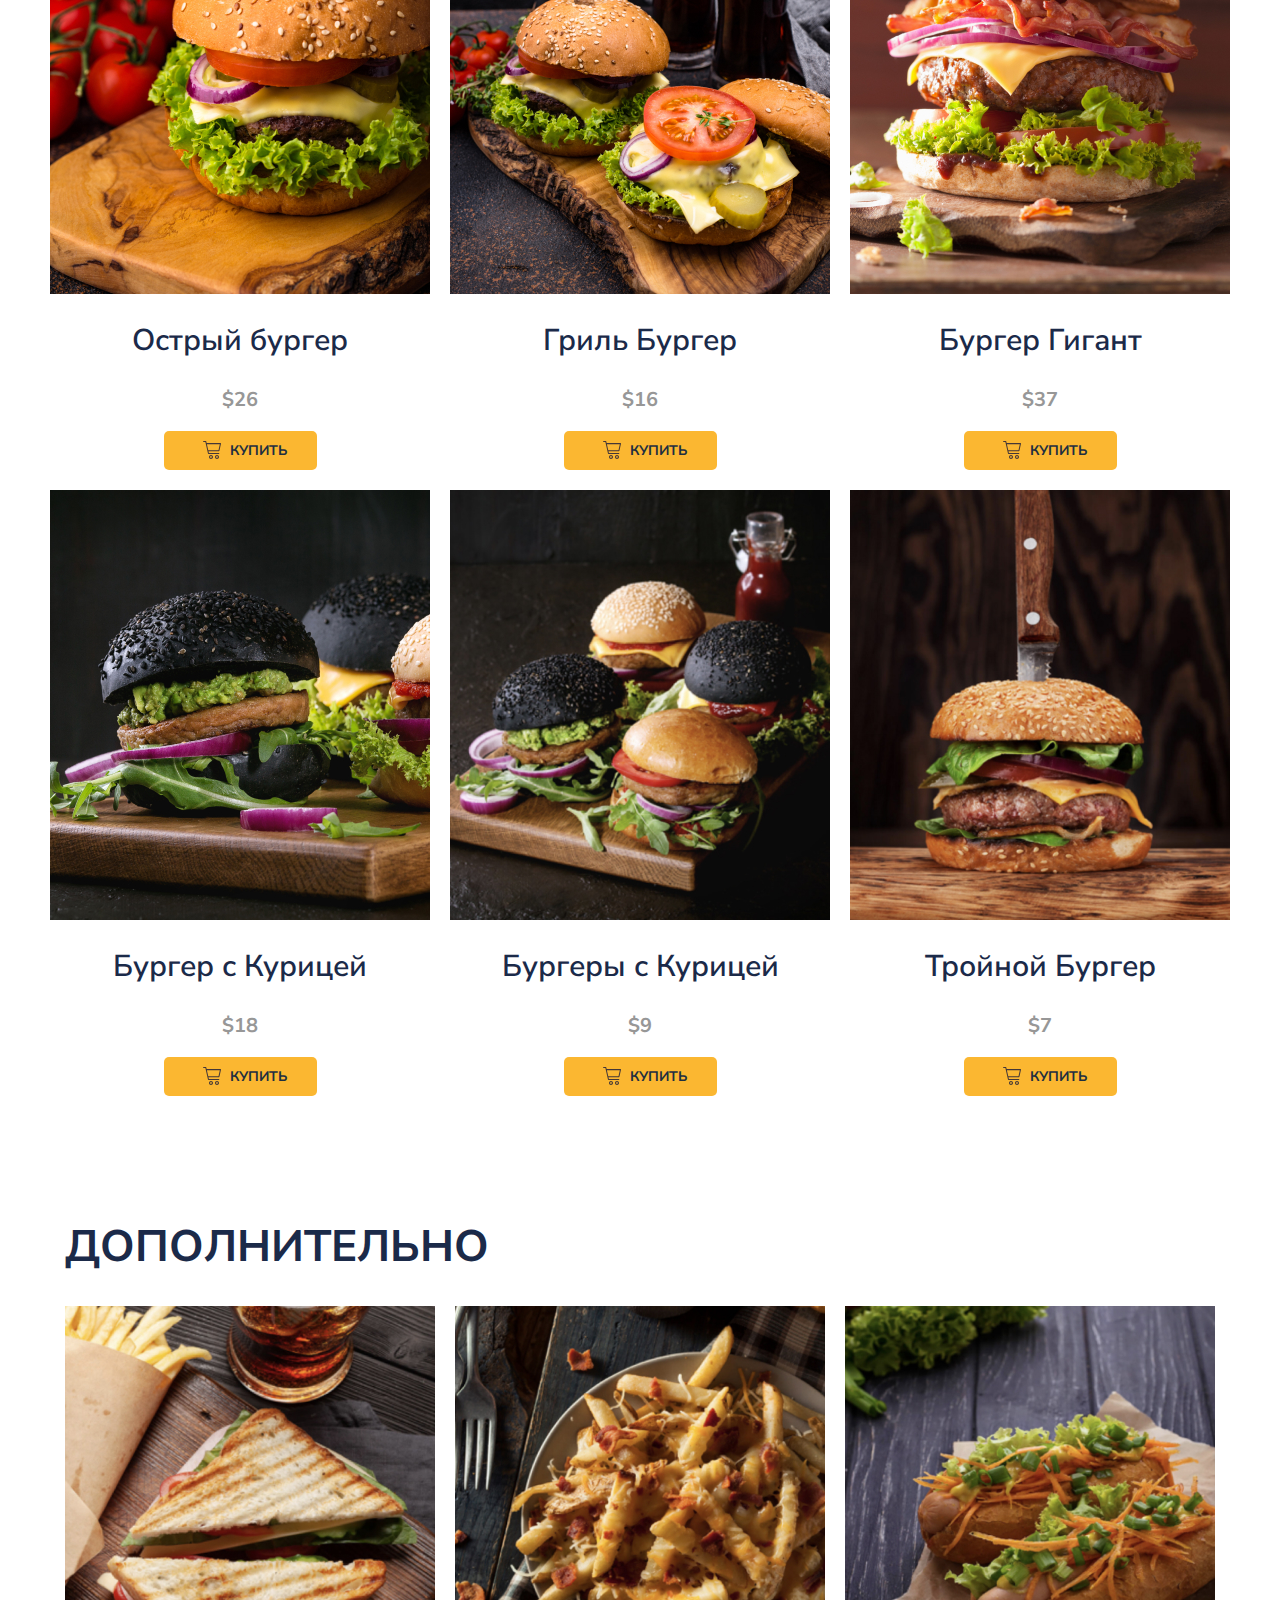
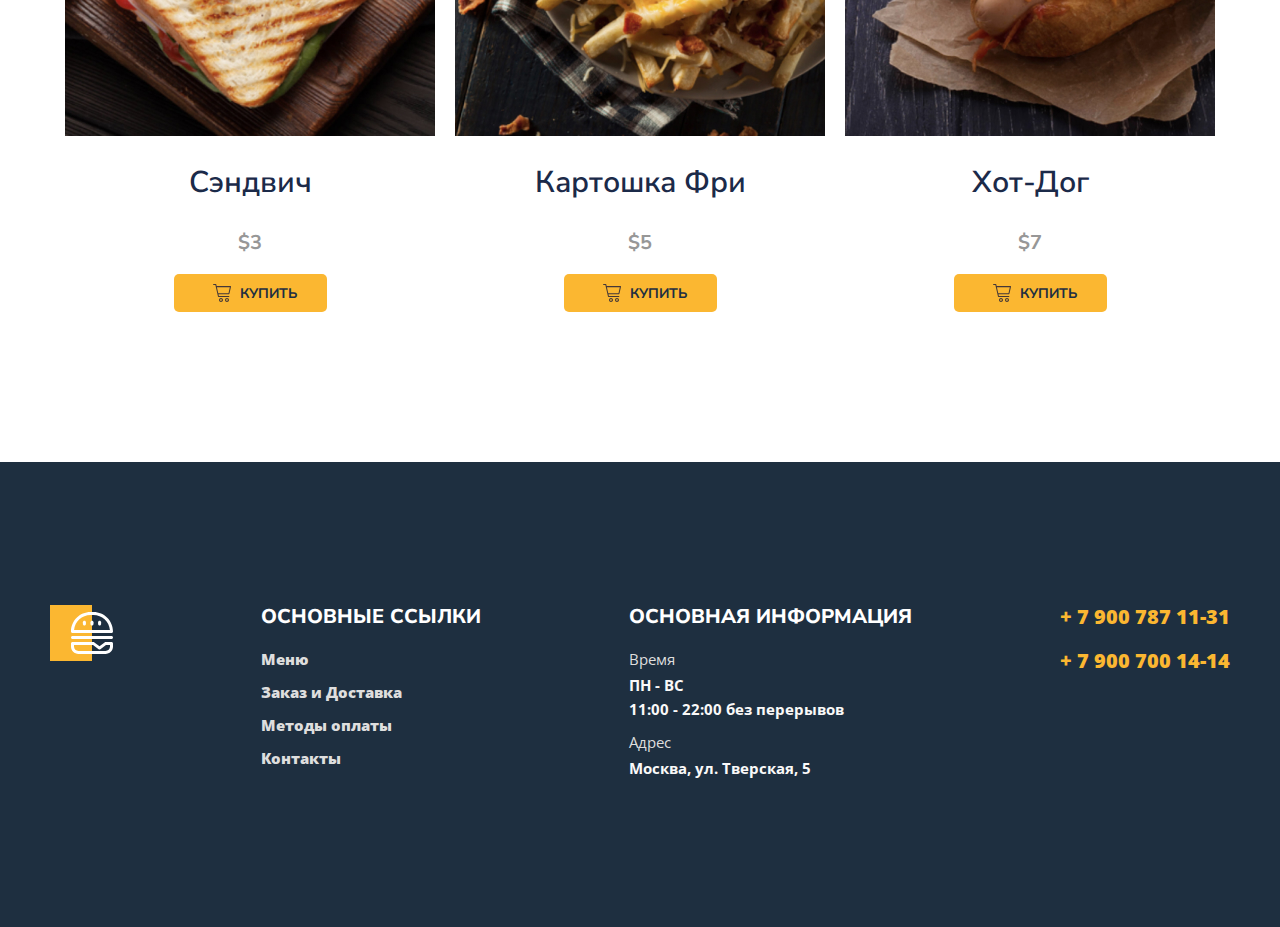
==== commit cf12bb8a: "added margin footer" ====
--- a/menu.html
+++ b/menu.html
@@ -200,17 +200,6 @@
 									<span class="menu-grid-text">купить</span>
 								</button>
 							</div>
-							<div class="menu-grid-item">
-								<div class="menu-grid-cover">
-									<img src="./img/menu/09.jpg" alt="Хот-Дог">
-								</div>
-								<p class="menu-grid-title">Хот-Дог</p>
-								<p class="menu-grid-price">$7</p>
-								<button class="menu-grid-btn">
-									<span class="menu-grid-icon"></span>
-									<span class="menu-grid-text">купить</span>
-								</button>
-							</div>
 						</div>
 				</section>
 		</section>
--- a/styles/main.css
+++ b/styles/main.css
@@ -631,6 +631,10 @@
 		height: 320px;
 	}
 
+	.footer{
+		margin-top: 125px;
+	}
+
 	.footer-tel{
 		display: none;
 	}
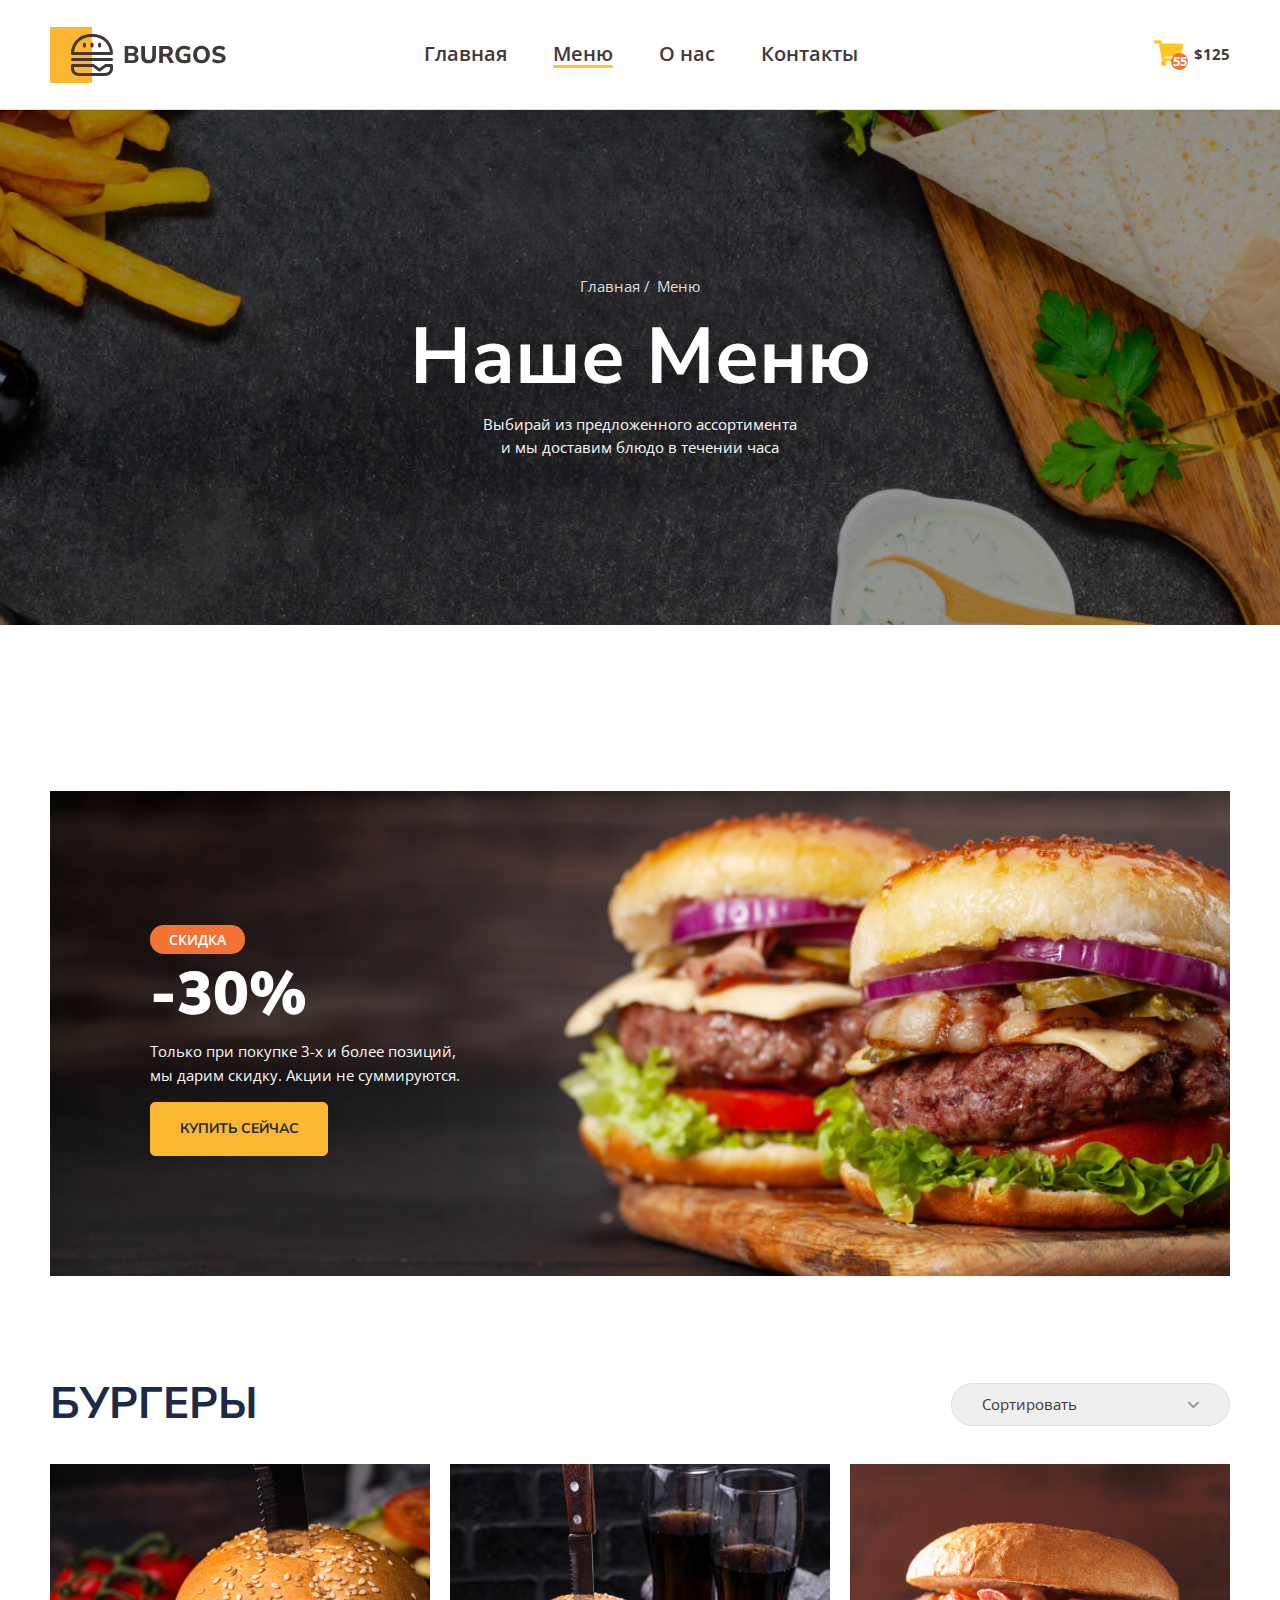
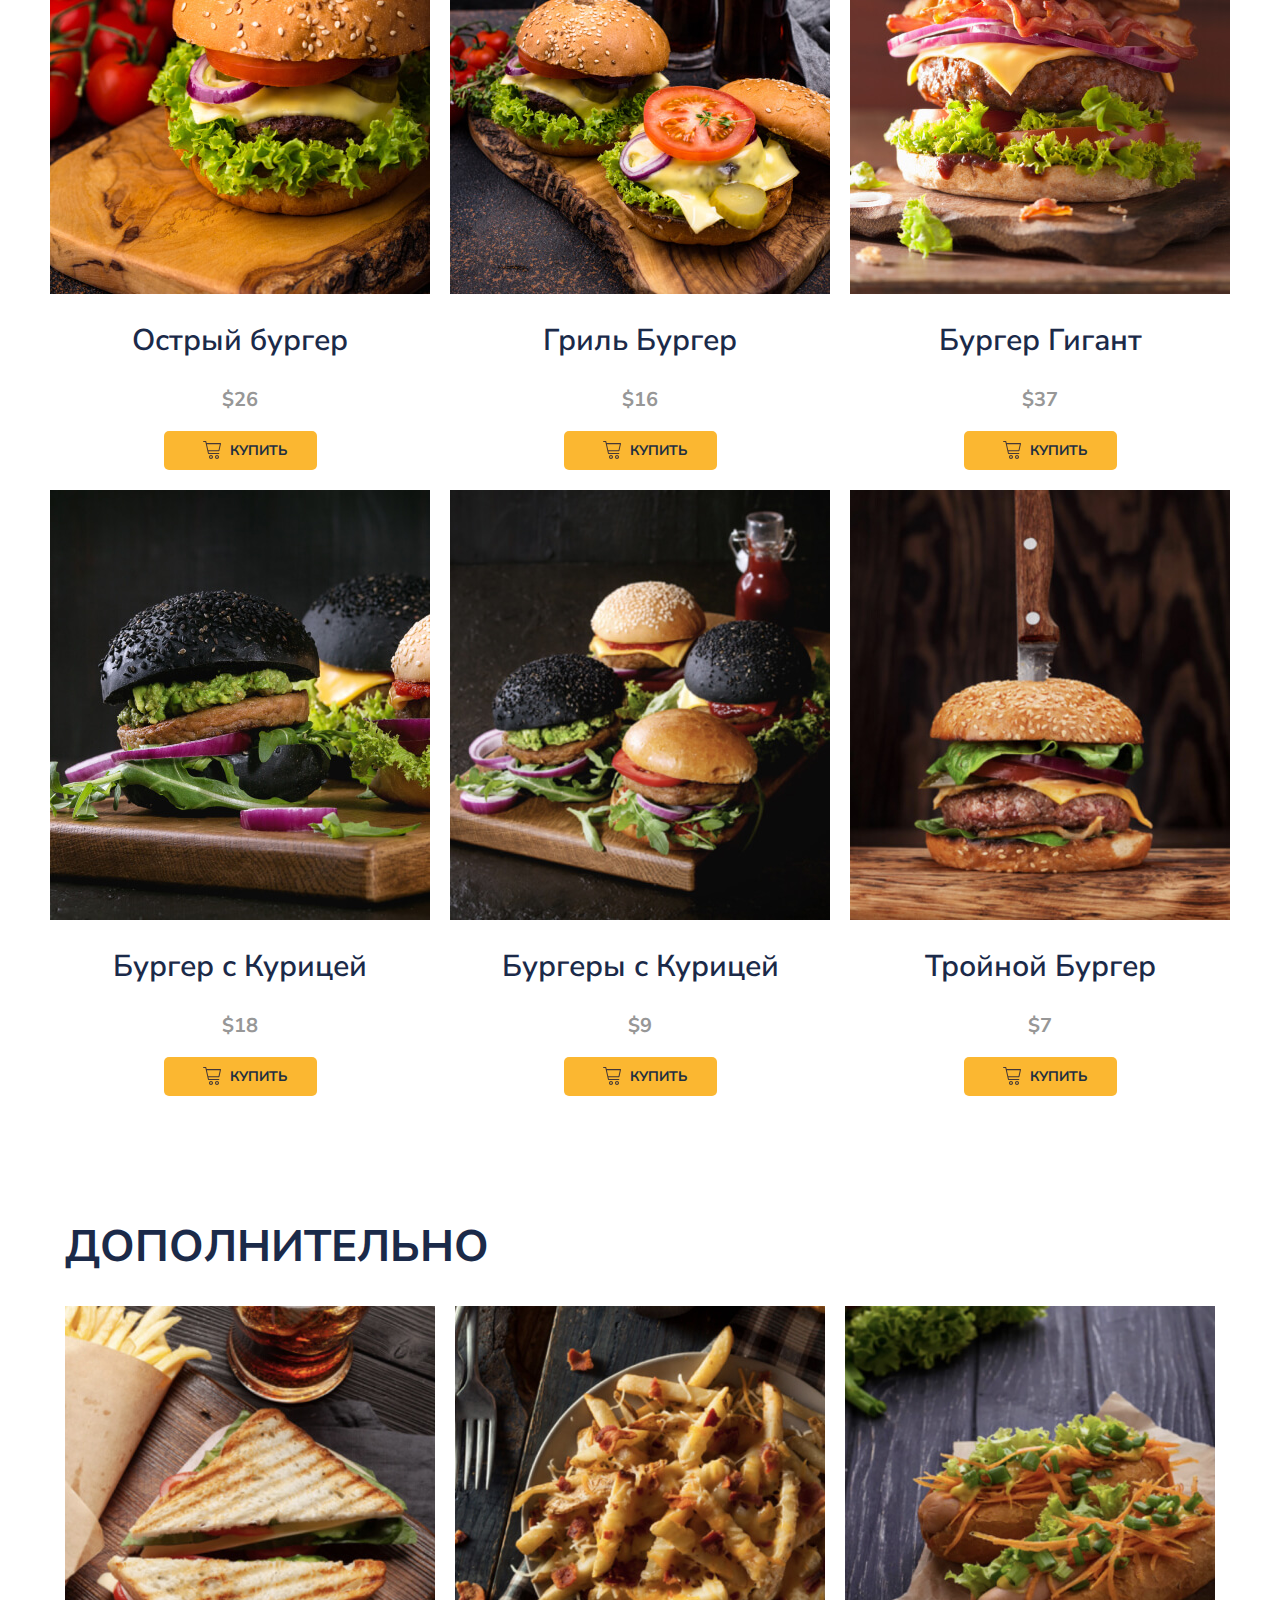
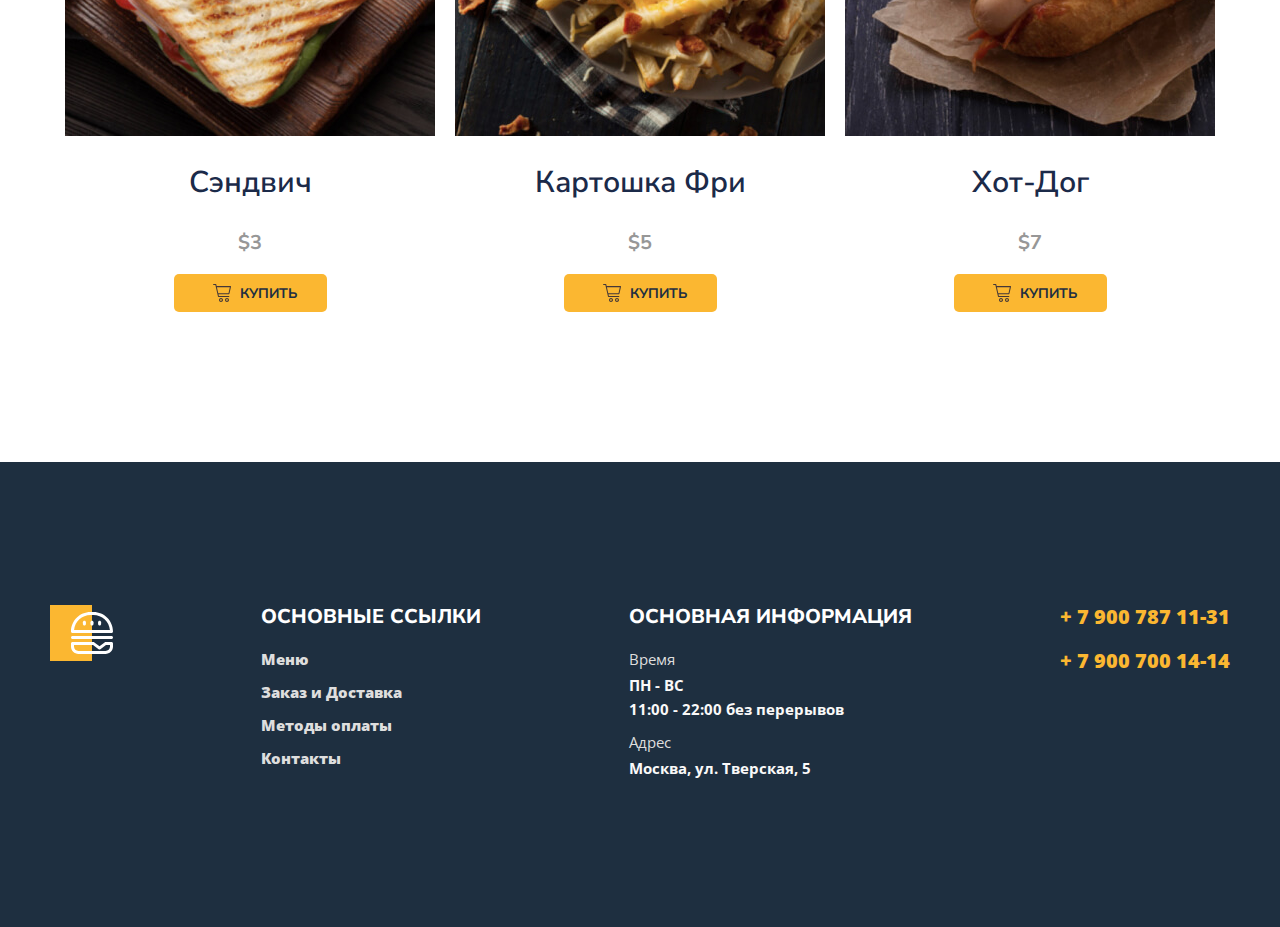
==== commit 43689665: "replacing images" ====
--- a/menu.html
+++ b/menu.html
@@ -19,6 +19,9 @@
 	<header id="headerTop">
 		<div class="container">
 			<div class="header">
+				<div class="header-burger">
+					<button class="burger" onclick="openModal()"></button>
+				</div>
 				<div class="header-item">
 					<a href="index.html" class="header-logo"></a>
 					<nav>
@@ -201,9 +204,10 @@
 								</button>
 							</div>
 						</div>
+					</div>
 				</section>
+			</div>
 		</section>
-
 	</main>
 
 	<footer class="footer">
@@ -252,6 +256,20 @@
 
 	<a href="#headerTop" class="button-up hidden" id="btnUp">наверх</a>
 
+	<div class="modal" id="modal">
+		<ul class="header-nav">
+			<li><a href="index.html">Главная</a></li>
+			<li><a href="#" class="active">Меню</a></li>
+			<li><a href="#">О нас</a></li>
+			<li><a href="#">Контакты</a></li>
+		</ul>
+		<button class="burger-close" onclick="closeModal()">
+
+		</button>
+	</div>
+
+
+
 	<script>
 		//Smooth Scroll
 		const links = document.querySelectorAll(".banner-link");
@@ -296,6 +314,17 @@
 			}
 		}
 
+		// Menu
+
+		function openModal() {
+			document.getElementById("modal").style.top = "0px";
+		}
+
+		function closeModal() {
+			document.getElementById("modal").style.top = "-400px";
+		}
+
+
 	</script>
 </body>
 
--- a/styles/main.css
+++ b/styles/main.css
@@ -257,7 +257,9 @@
 	font-weight: 400;
 	font-size: 15px;
 	font-family: 'Open Sans', sans-serif;
-	appearance: none;
+	-webkit-appearance: none;
+	   -moz-appearance: none;
+	        appearance: none;
 	flex-basis: 279px;
 	background-image: url(../img/arrow.svg);
 	background-size: 12.79px 7.75px;
@@ -287,7 +289,8 @@
 	left: 50%;
 	top: 50%;
 	transform: translate(-50%, -50%);
-	object-fit: cover;
+	-o-object-fit: cover;
+	   object-fit: cover;
 	width: 100%;
 	height: 430px;
 }
@@ -399,7 +402,7 @@
 .footer-list-tel a{
 	font-size: 20px;
 	color: #FBB731;
-	font-size: 900;
+	font-weight: 900;
 }
 
 .footer-list-tel a:hover{
@@ -577,6 +580,13 @@
 	}
 }
 
+@media (min-width: 766px) {
+	.header-burger{
+		display: none;
+	}
+}
+
+
 @media (max-width: 1000px) {
 	.container{
 		max-width: 738px;
@@ -600,7 +610,7 @@
 	}
 	
 	.banner-box{
-		background-position: -80 center;
+		background-position: -80px center;
 		padding: 100px 0px 120px 40px;
 	}
 
@@ -641,4 +651,240 @@
 	.footer-list + .footer-list-tel{
 		display: block;
 	}
+}
+
+@media (max-width: 765px) {
+	nav{
+		display: none;
+	}
+	.header{
+		gap: 21px;
+	}
+
+}
+
+@media (max-width: 630px){
+	.footer-box{
+		flex-direction: column;
+		gap: 33px;
+	}
+
+	.footer-logo{
+		margin-bottom: 8px;
+	}
+
+	.footer-list + .footer-list-tel{
+		display: none;
+	}
+
+	.footer-item h2 {
+		font-size: 18px;
+		margin-bottom: 12px;
+		margin-top: 0;
+	}
+
+	.footer{
+	padding-bottom: 61px;
+	padding-top: 61px;
+	}
+}
+
+@media (max-width: 567px) {
+	.title {
+		font-size: 38px;
+		margin-bottom: 8px;
+	}
+	.description {
+		font-size: 12px;
+		max-width: 280px;
+	}
+	.breadcrumbs {
+		font-size: 14px;
+		margin-bottom: 22px;
+	}
+
+	.bg {
+		padding: 55px 0px 55px 0px;
+	}
+
+	.banner-box {
+		padding: 35px 24px 54px 35px;
+		background-position: 17% center;
+	}
+
+	.menu-header {
+		margin-bottom: 24px;
+	}
+
+	.menu-title {
+		font-size: 27px;
+	}
+
+	.menu-select{
+		font-size: 12px;
+		max-width: 136px;
+		padding: 12px 20px;
+	}
+
+	.menu-grid{
+		gap: 12px;
+		row-gap: 24px;
+	}
+
+	.menu-grid-title{
+		margin: 16px 0px 16px 0px;
+	}
+
+	.menu-grid-price{
+		margin: 0px 0px 16px 0px;
+	}
+
+	.menu-grid-cover {
+		height: 300px;
+	}
+
+	.menu-grid-cover img{
+		height: 300px;
+	}
+
+	.menu-grid{
+		margin-bottom: 39px;
+	}
+
+	.menu-other .menu-grid {
+		gap:6px;
+		padding-bottom: 89px;
+	}
+
+}
+
+
+
+@media (max-width: 360px){
+	.header-logo {
+		width: 116px;
+		height: 37px;
+		background-size: contain;
+	}
+}
+
+@media (max-width: 320px){
+	.container{
+		max-width: 320px;
+		padding: 0px 15px 0px 15px;
+	}
+
+	.banner-box {
+		padding: 35px 24px 54px 35px;
+		background-position: 25%;
+	}
+
+	/*  */
+
+	.menu-header {
+		margin-bottom: 24px;
+	}
+
+	.menu-title {
+		font-size: 27px;
+	}
+
+	.menu-select{
+		font-size: 12px;
+		padding: 12px 15px;
+		max-width: 136px;
+	}
+
+	.menu-grid{
+		gap: 12px;
+		row-gap: 24px;
+		max-width: 300px;
+		
+	}
+
+	.menu-grid-title{
+		margin: 16px 0px 16px 0px;
+		font-size: 13px;
+		font-weight: 600;
+	}
+
+	.menu-grid-price{
+		margin: 0px 0px 16px 0px;
+	}
+
+	.menu-grid-cover {
+		height: 180px;
+	}
+
+	.menu-grid-cover img{
+		height: 180px;
+	}
+
+	.menu-grid{
+		margin-bottom: 39px;
+	}
+
+	.menu-other .menu-grid {
+		gap:6px;
+		padding-bottom: 95px;
+	}
+
+	.menu-grid-btn{
+		padding: 10px 21px;
+	}
+
+
+	.footer{
+		margin-top: 0;
+	}
+}
+
+
+
+/* Modal */
+
+
+.burger {
+	width: 34px;
+	height: 22px;
+	background-image: url(../img/burger.svg);
+	background-repeat: no-repeat;
+	block-size: contain;
+	background-color: transparent;
+	border: none;
+	cursor: pointer;
+	box-sizing: border-box;
+}
+
+.modal {
+	background-color: #FFF8DC;
+	max-width: 500px;
+	text-align: center;
+	position: absolute;
+	top: -400px;
+	left: 0;
+	right: 0;
+	margin: 20px auto 0px;
+	padding: 30px;
+	transition: 0.5s;
+}
+
+.modal .header-nav {
+	flex-direction: column;
+	align-items: center;
+	gap: 23px;
+	margin: 0;
+}
+.burger-close {
+	background-image: url(../img/close.svg);
+	width: 22px;
+	height: 22px;
+	border: none;
+	background-color: transparent;
+	background-size: contain;
+	background-repeat: no-repeat;
+	cursor: pointer;
+	position: absolute;
+	top: 20px;
+	right: 20px;
 }